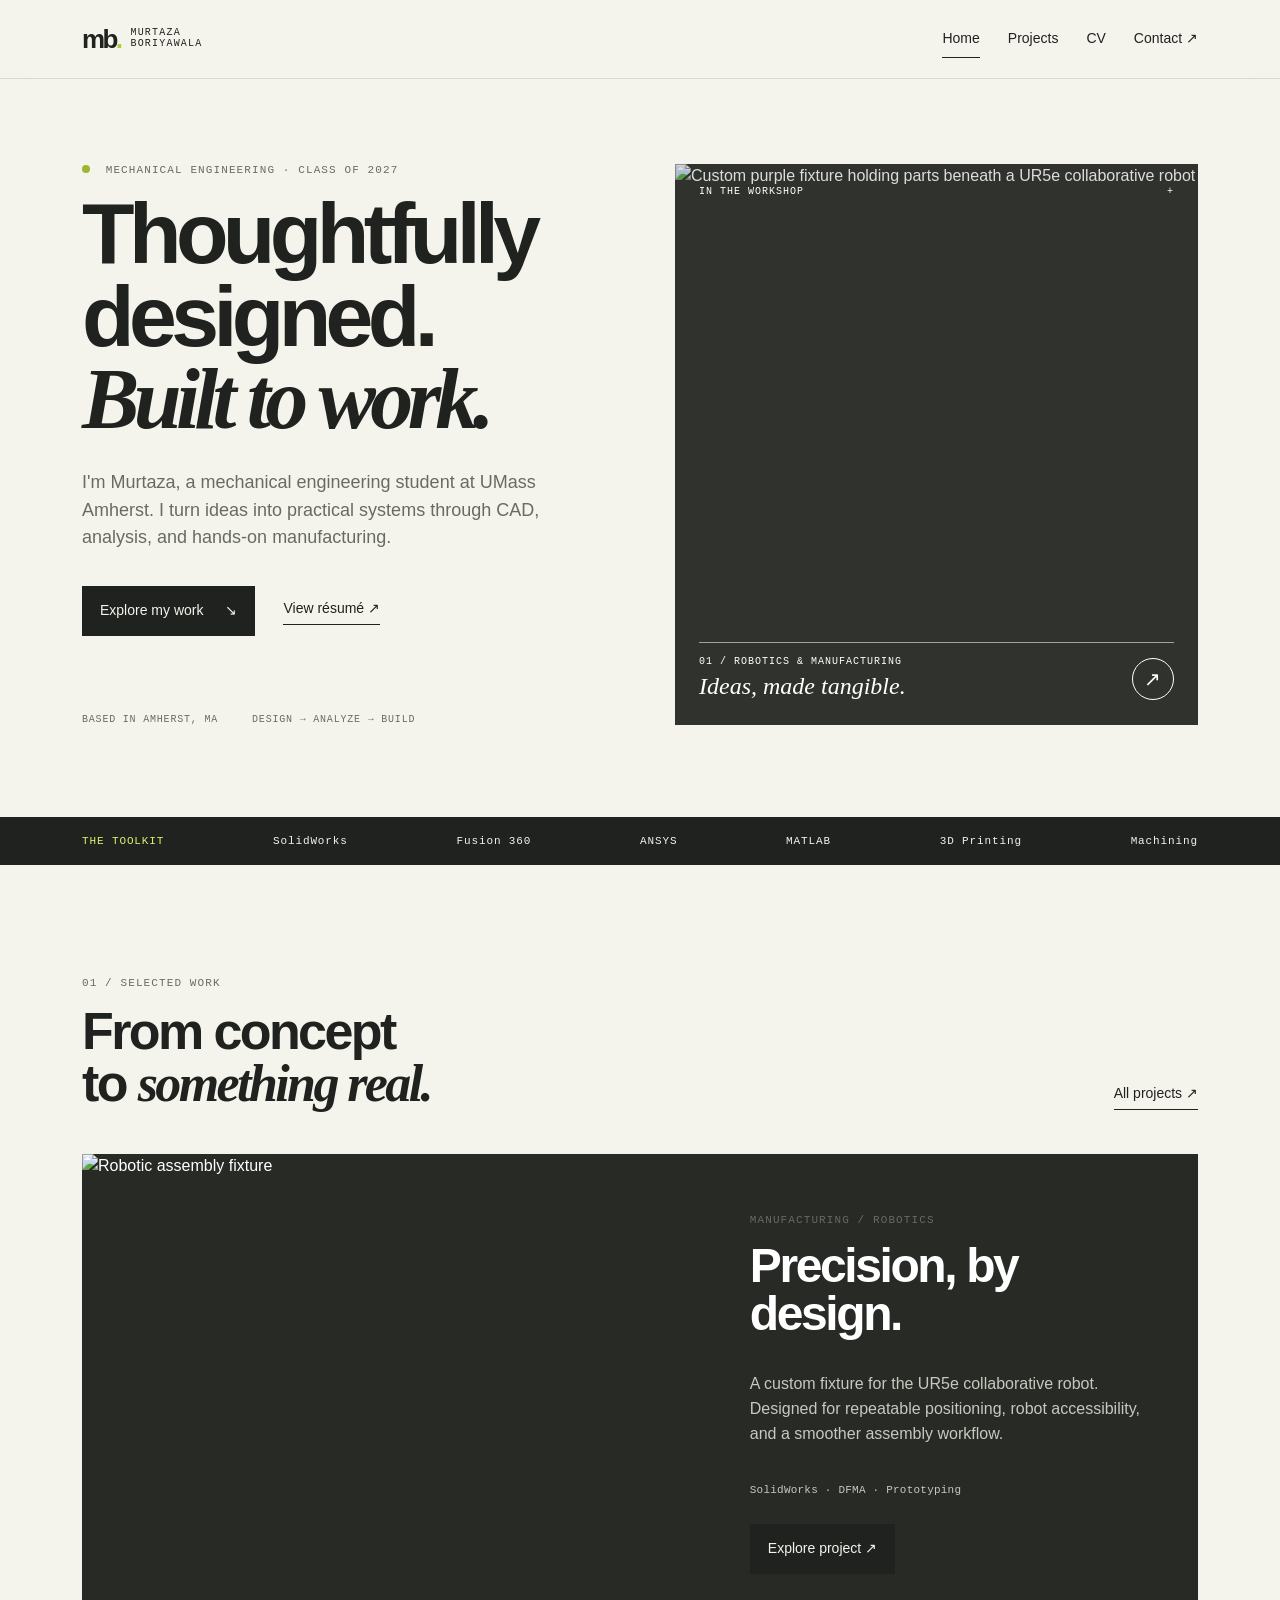
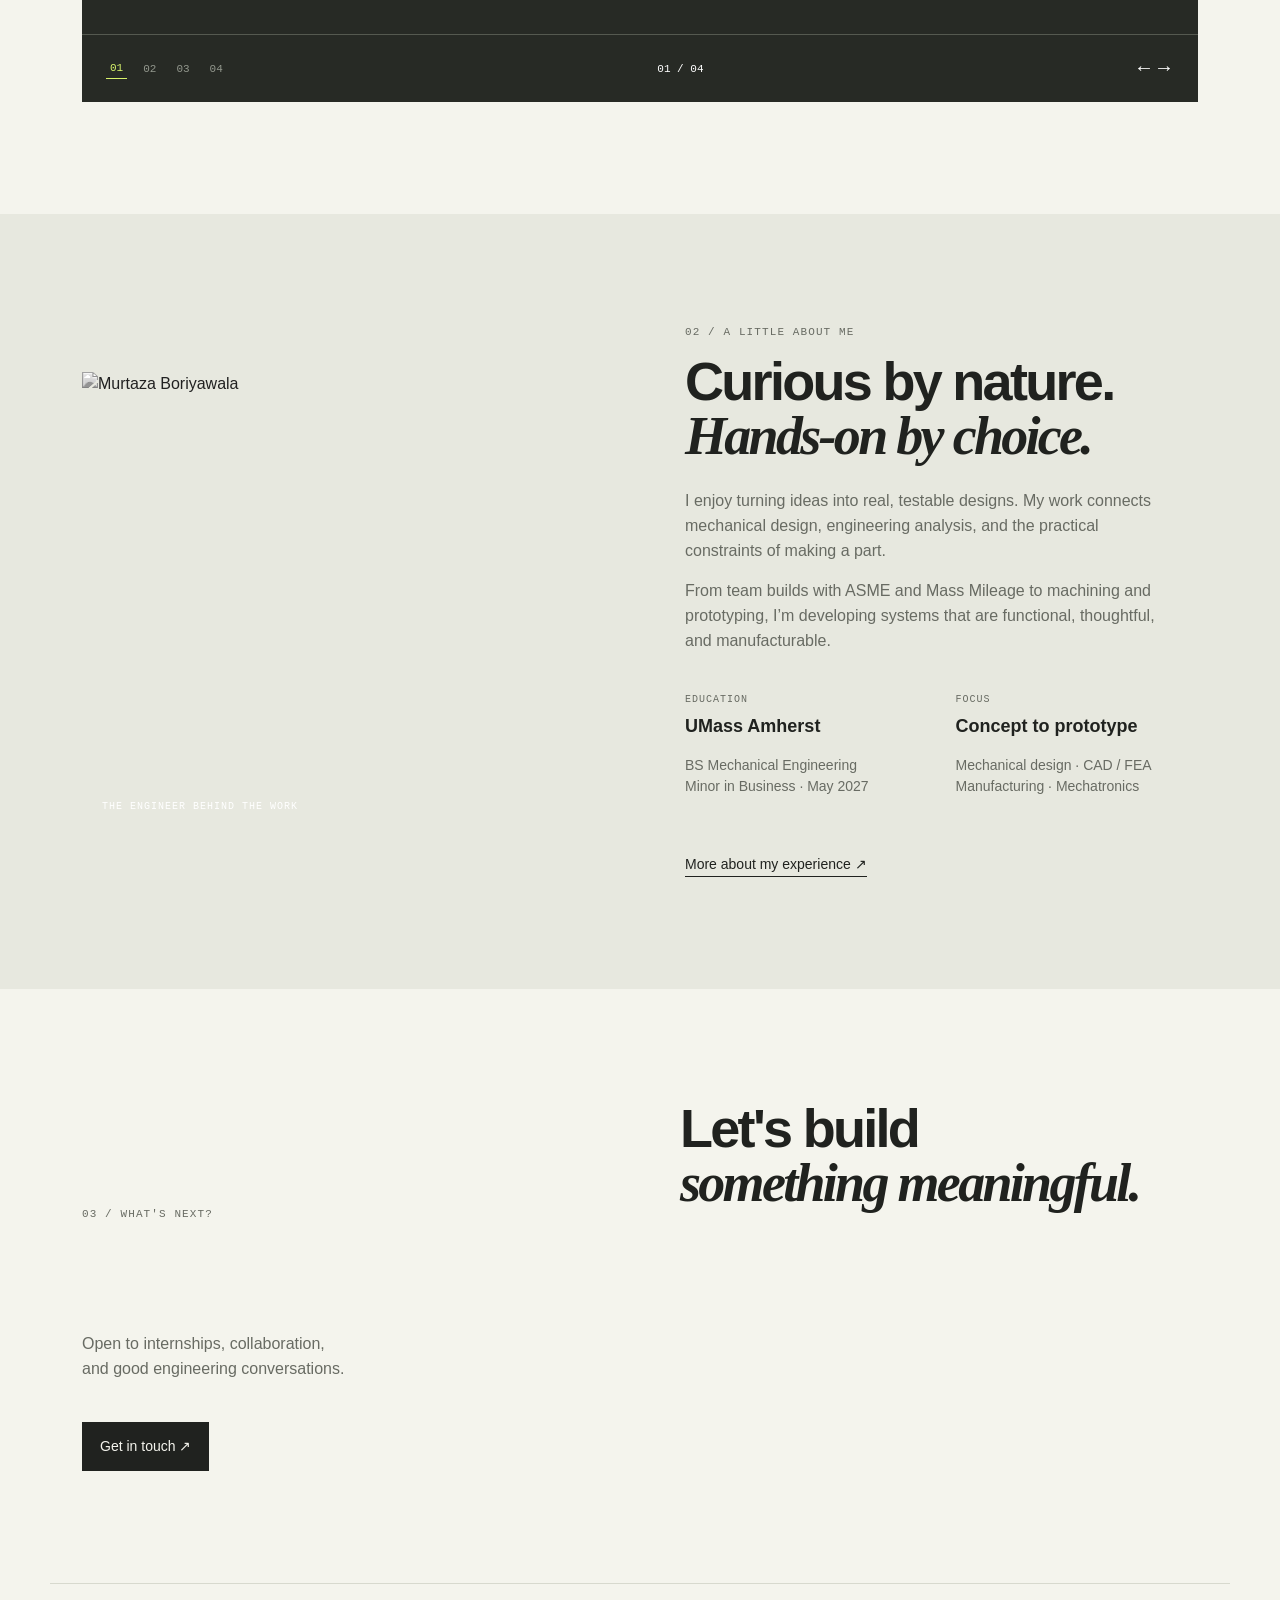
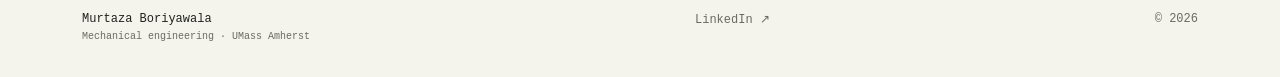
==== index.html @ b4f7399f "Redesign portfolio with animated project showcase" ====
<!doctype html><html lang="en"><head><meta charset="utf-8"><meta name="viewport" content="width=device-width,initial-scale=1"><meta name="description" content="Murtaza Boriyawala's mechanical engineering portfolio. Explore projects in robotics, CAD, structural analysis, and manufacturing."><meta name="theme-color" content="#f5f5ef"><title>Mechanical Engineering Portfolio | Murtaza Boriyawala</title><link rel="stylesheet" href="style.css"><script src="site.js" defer></script></head><body><a class="skip" href="#main">Skip to content</a><header class="site-header"><div class="navbar container"><a class="brand" href="index.html" aria-label="Murtaza Boriyawala home"><span class="monogram">mb<span>.</span></span><span class="brand-name">MURTAZA<br>BORIYAWALA</span></a><nav class="nav-links" aria-label="Main navigation"><a class="active" aria-current="page" href="index.html">Home</a><a  href="projects.html">Projects</a><a  href="cv.html">CV</a><a  href="contact.html">Contact ↗</a></nav></div></header><main id="main"><section class="container hero"><div class="hero-copy"><p class="eyebrow"><span class="status-dot"></span> MECHANICAL ENGINEERING · CLASS OF 2027</p><h1>Thoughtfully<br>designed.<br><span class="serif">Built to work.</span></h1><p class="hero-intro">I'm Murtaza, a mechanical engineering student at UMass Amherst. I turn ideas into practical systems through CAD, analysis, and hands-on manufacturing.</p><div class="hero-actions"><a class="button" href="#work">Explore my work <span>↘</span></a><a class="text-link" href="assets/cv.pdf" target="_blank" rel="noopener">View résumé ↗</a></div><div class="hero-note"><span>BASED IN AMHERST, MA</span><span>DESIGN → ANALYZE → BUILD</span></div></div><a class="hero-visual" href="projects/project-1.html" aria-label="Explore the robotic assembly fixture project"><img src="assets/projects/project1.jpg" alt="Custom purple fixture holding parts beneath a UR5e collaborative robot"><div class="visual-top"><span>IN THE WORKSHOP</span><span class="cross">+</span></div><div class="visual-bottom"><span>01 / ROBOTICS & MANUFACTURING<strong>Ideas, made tangible.</strong></span><span class="round-arrow">↗</span></div><span class="image-rule"></span></a></section><div class="skills-strip"><div class="container"><span>THE TOOLKIT</span><span>SolidWorks</span><span>Fusion 360</span><span>ANSYS</span><span>MATLAB</span><span>3D Printing</span><span>Machining</span></div></div><section class="container section" id="work"><div class="section-heading reveal"><div><p class="eyebrow">01 / SELECTED WORK</p><h2>From concept<br>to <span class="serif">something real.</span></h2></div><a class="text-link" href="projects.html">All projects ↗</a></div><div class="showcase reveal" role="region" aria-roledescription="carousel" aria-label="Featured engineering projects" tabindex="0"><div class="slides"><article class="slide"  role="group" aria-roledescription="slide" aria-label="1 of 4: Robotic assembly fixture"><div class="slide-image"><img src="assets/projects/project1.jpg" alt="Robotic assembly fixture" loading="lazy"></div><div class="slide-copy"><p class="eyebrow">Manufacturing / Robotics</p><h3>Precision, by design.</h3><p>A custom fixture for the UR5e collaborative robot. Designed for repeatable positioning, robot accessibility, and a smoother assembly workflow.</p><span class="tags">SolidWorks · DFMA · Prototyping</span><a class="button" href="projects/project-1.html">Explore project ↗</a></div></article><article class="slide" hidden role="group" aria-roledescription="slide" aria-label="2 of 4: Ultralight bicycle wrench"><div class="slide-image"><img src="assets/projects/project3.jpg" alt="Ultralight bicycle wrench" loading="lazy"></div><div class="slide-copy"><p class="eyebrow">Product design / FEA</p><h3>Less weight. More purpose.</h3><p>From stress calculations to the machine shop: a 27.7 g aluminum wrench with an integrated tire lever, built to withstand 250 in-lb of torque.</p><span class="tags">SolidWorks · ANSYS · Manual machining</span><a class="button" href="projects/project-3.html">Explore project ↗</a></div></article><article class="slide" hidden role="group" aria-roledescription="slide" aria-label="3 of 4: Obstacle-detecting car"><div class="slide-image"><img src="assets/projects/project2.jpg" alt="Obstacle-detecting car" loading="lazy"></div><div class="slide-copy"><p class="eyebrow">Mechatronics / Embedded systems</p><h3>Sense. Decide. Move.</h3><p>An Arduino-powered vehicle that translates ultrasonic sensor input into real-time obstacle avoidance, detecting objects up to three feet away.</p><span class="tags">Arduino · Circuit design · Testing</span><a class="button" href="projects/project-2.html">Explore project ↗</a></div></article><article class="slide" hidden role="group" aria-roledescription="slide" aria-label="4 of 4: Mass Mileage braking system"><div class="slide-image"><img src="assets/projects/project4.jpg" alt="Mass Mileage braking system" loading="lazy"></div><div class="slide-copy"><p class="eyebrow">Vehicle systems / Mechanical design</p><h3>Efficiency in every detail.</h3><p>A compact brake assembly for an ultra-efficient vehicle, integrating bicycle disc brake hardware with a custom pedal and hydraulic linkage.</p><span class="tags">CAD assembly · Packaging · DFMA</span><a class="button" href="projects/project-4.html">Explore project ↗</a></div></article></div><div class="slider-controls" hidden><div class="slide-dots"><button aria-label="Show Robotic assembly fixture" aria-pressed="true" data-slide="0">01</button><button aria-label="Show Ultralight bicycle wrench" aria-pressed="false" data-slide="1">02</button><button aria-label="Show Obstacle-detecting car" aria-pressed="false" data-slide="2">03</button><button aria-label="Show Mass Mileage braking system" aria-pressed="false" data-slide="3">04</button></div><span id="slide-status" aria-live="polite" aria-atomic="true">01 / 04</span><div><button class="arrow-button" data-direction="-1" aria-label="Previous project">←</button><button class="arrow-button" data-direction="1" aria-label="Next project">→</button></div></div></div><noscript><p><a href="projects.html">Browse all four projects →</a></p></noscript></section><section class="about-section" id="about"><div class="container about-grid section"><div class="portrait reveal"><img src="assets/profile.jpg" alt="Murtaza Boriyawala" loading="lazy"><span>THE ENGINEER BEHIND THE WORK</span></div><div class="reveal"><p class="eyebrow">02 / A LITTLE ABOUT ME</p><h2>Curious by nature.<br><span class="serif">Hands-on by choice.</span></h2><p>I enjoy turning ideas into real, testable designs. My work connects mechanical design, engineering analysis, and the practical constraints of making a part.</p><p>From team builds with ASME and Mass Mileage to machining and prototyping, I’m developing systems that are functional, thoughtful, and manufacturable.</p><div class="about-details"><div><span>EDUCATION</span><strong>UMass Amherst</strong><p>BS Mechanical Engineering<br>Minor in Business · May 2027</p></div><div><span>FOCUS</span><strong>Concept to prototype</strong><p>Mechanical design · CAD / FEA<br>Manufacturing · Mechatronics</p></div></div><a class="text-link" href="cv.html">More about my experience ↗</a></div></div></section><section class="container section contact-banner reveal"><p class="eyebrow">03 / WHAT'S NEXT?</p><h2>Let's build<br><span class="serif">something meaningful.</span></h2><div><p>Open to internships, collaboration,<br>and good engineering conversations.</p><a class="button" href="contact.html">Get in touch ↗</a></div></section></main><footer class="container footer"><a href="index.html">Murtaza Boriyawala<span>Mechanical engineering · UMass Amherst</span></a><a href="https://www.linkedin.com/in/murtazaboriyawala" target="_blank" rel="noopener">LinkedIn ↗</a><span>© 2026</span></footer></body></html>
---- style.css ----
:root{--ink:#20221f;--muted:#686b63;--paper:#f4f4ed;--lime:#d8f36b;--line:#d7d9ce;--max:1180px}*{box-sizing:border-box}html{scroll-behavior:smooth}body{margin:0;background:var(--paper);color:var(--ink);font:16px/1.55 Arial,sans-serif}a{color:inherit;text-decoration:none}.container{max-width:var(--max);margin:0 auto;padding:0 32px}.skip{position:absolute;left:-999px}.skip:focus{left:16px;top:12px;background:var(--lime);padding:8px;z-index:99}.site-header{position:sticky;top:0;z-index:10;background:rgba(244,244,237,.92);backdrop-filter:blur(12px);border-bottom:1px solid var(--line)}.navbar{height:78px;display:flex;align-items:center;justify-content:space-between}.brand{display:flex;align-items:center;gap:10px;font-weight:700}.monogram{font-size:26px;letter-spacing:-.1em}.monogram span{color:#b0c937}.brand-name{font:500 10px/1.05 monospace;letter-spacing:.12em}.nav-links{display:flex;gap:28px;align-items:center;font-size:14px}.nav-links a{padding:8px 0;border-bottom:1px solid transparent}.nav-links a:hover,.nav-links .active{border-color:var(--ink)}.eyebrow{font:500 11px monospace;letter-spacing:.1em;text-transform:uppercase;color:var(--muted);margin:0 0 16px}.status-dot{display:inline-block;width:8px;height:8px;border-radius:50%;background:#9bb72d;margin-right:8px}.hero{display:grid;grid-template-columns:1fr 1fr;gap:70px;padding-top:85px;padding-bottom:92px}.hero h1,h1{font-size:clamp(48px,7vw,86px);line-height:.96;letter-spacing:-.065em;margin:0 0 28px}.serif{font-family:Georgia,serif;font-style:italic}.hero-intro{max-width:510px;color:var(--muted);font-size:18px}.hero-actions{display:flex;align-items:center;gap:28px;margin-top:34px}.button{display:inline-flex;align-items:center;gap:22px;background:var(--ink);color:var(--paper);padding:14px 18px;font-size:14px;transition:transform .2s,background .2s}.button:hover{background:#4d5526;transform:translateY(-3px)}.text-link{font-size:14px;border-bottom:1px solid var(--ink);padding-bottom:4px}.hero-note{display:flex;gap:34px;margin-top:78px;font:10px monospace;letter-spacing:.08em;color:var(--muted)}.hero-visual{position:relative;min-height:545px;background:#30332d;overflow:hidden;color:white}.hero-visual img{width:100%;height:100%;object-fit:cover;opacity:.83;transition:transform .8s}.hero-visual:hover img{transform:scale(1.04)}.visual-top,.visual-bottom{position:absolute;left:24px;right:24px;display:flex;justify-content:space-between;font:10px monospace;letter-spacing:.1em}.visual-top{top:22px}.visual-bottom{bottom:25px;align-items:end}.visual-bottom strong{display:block;font:italic 24px Georgia;letter-spacing:0;text-transform:none;margin-top:6px}.round-arrow{width:42px;height:42px;border:1px solid white;border-radius:50%;display:grid;place-items:center;font-size:20px}.image-rule{position:absolute;left:24px;right:24px;bottom:82px;border-top:1px solid rgba(255,255,255,.55)}.skills-strip{background:var(--ink);color:var(--paper);font:11px monospace;letter-spacing:.08em}.skills-strip .container{display:flex;justify-content:space-between;gap:22px;padding-top:18px;padding-bottom:18px}.skills-strip span:first-child{color:var(--lime)}.section{padding-top:112px;padding-bottom:112px}.section-heading{display:flex;justify-content:space-between;align-items:end;margin-bottom:44px}.section-heading h2{font-size:52px;line-height:1;letter-spacing:-.05em;margin:0}.showcase{background:#272a25;color:white}.slide{display:grid;grid-template-columns:1.1fr .9fr;min-height:480px}.slide[hidden]{display:none}.slide-image{overflow:hidden}.slide-image img{width:100%;height:100%;object-fit:cover;display:block}.slide-copy{padding:60px 54px;display:flex;flex-direction:column;align-items:flex-start}.slide-copy h3{font-size:48px;line-height:1;letter-spacing:-.05em;margin:0 0 18px}.slide-copy p:not(.eyebrow){color:#c7c9c0;max-width:400px}.tags{font:11px monospace;color:var(--muted);letter-spacing:.02em;margin:22px 0 28px}.slide-copy .tags{color:#c7c9c0}.slider-controls{display:flex;justify-content:space-between;align-items:center;padding:18px 24px;border-top:1px solid #555950;font:11px monospace}.slide-dots{display:flex;gap:12px}.slide-dots button,.arrow-button{border:0;background:transparent;color:#92978d;font:inherit;padding:4px;cursor:pointer}.slide-dots button[aria-pressed=true]{color:var(--lime);border-bottom:1px solid var(--lime)}.arrow-button{font-size:20px;color:white}.about-section{background:#e7e8df}.about-grid{display:grid;grid-template-columns:1fr 1fr;gap:90px;align-items:center}.portrait{position:relative}.portrait img{width:100%;height:460px;object-fit:cover;filter:grayscale(1);display:block}.portrait span{position:absolute;bottom:20px;left:20px;color:white;font:10px monospace;letter-spacing:.1em}.about-grid h2,.contact-banner h2{font-size:54px;line-height:1;letter-spacing:-.05em;margin:0 0 26px}.about-grid>div:last-child>p:not(.eyebrow),.contact-banner p{color:var(--muted);max-width:490px}.about-details{display:grid;grid-template-columns:1fr 1fr;gap:28px;margin:40px 0}.about-details span{display:block;font:10px monospace;color:var(--muted);letter-spacing:.1em;margin-bottom:8px}.about-details strong{font-size:18px}.about-details p{color:var(--muted);font-size:14px}.contact-banner{display:grid;grid-template-columns:1fr 1fr;gap:80px;align-items:end}.contact-banner .button{margin-top:24px}.footer{display:flex;justify-content:space-between;gap:20px;padding-top:28px;padding-bottom:28px;border-top:1px solid var(--line);font:12px monospace;color:var(--muted)}.footer a:first-child{color:var(--ink)}.footer a span{display:block;color:var(--muted);font-size:10px;margin-top:5px}.projects-grid{display:grid;grid-template-columns:repeat(2,1fr);gap:22px}.project-card{background:#fff;display:block;transition:transform .25s,box-shadow .25s}.project-card:hover{transform:translateY(-6px);box-shadow:0 18px 38px rgba(32,34,31,.12)}.card-image{height:300px;position:relative;overflow:hidden;background:#ddd}.card-image img{width:100%;height:100%;object-fit:cover;transition:transform .5s}.project-card:hover .card-image img{transform:scale(1.05)}.project-number{position:absolute;top:18px;left:18px;color:white;font:12px monospace}.card-arrow{position:absolute;right:18px;top:14px;background:var(--lime);width:40px;height:40px;border-radius:50%;display:grid;place-items:center;font-size:20px}.project-body{padding:26px 28px 30px}.project-body h3{font-size:30px;letter-spacing:-.04em;line-height:1.05;margin:0 0 10px}.project-body p{color:var(--muted);margin:0}.project-body .tags{display:block}.intro-small{max-width:340px;color:var(--muted)}.case-study{padding-top:55px}.case-study>section:first-child{background:#272a25!important;color:white;border:0!important;padding:50px!important}.case-study>section:first-child .small{color:#c7c9c0}.case-study h1{font-size:58px}.case-study .project{border:0;border-radius:0}.case-study .project-body{background:#fff}.case-columns{margin-top:22px!important;display:grid!important;grid-template-columns:1.2fr .8fr!important;gap:22px!important}.case-columns>div{border:0!important;border-radius:0!important;padding:28px!important}.contact-grid{display:grid;grid-template-columns:repeat(2,1fr);gap:14px;margin-top:55px}.contact-card{background:#fff;padding:28px;min-height:180px;transition:transform .2s}.contact-card:hover{transform:translateY(-4px)}.contact-card h2{font-size:28px;margin:30px 0 36px}.experience{margin-top:80px;display:grid;gap:0}.experience>div{padding:30px 0;border-top:1px solid var(--line);display:grid;grid-template-columns:1fr 1.5fr;gap:30px}.experience h2{margin:0;font-size:26px}.experience p{color:var(--muted)}.reveal{animation:rise .7s both}@keyframes rise{from{opacity:0;transform:translateY(18px)}to{opacity:1;transform:none}}@media(max-width:800px){.container{padding-left:20px;padding-right:20px}.navbar{height:auto;min-height:72px;align-items:flex-start;padding-top:16px;padding-bottom:16px}.nav-links{gap:14px;font-size:12px}.brand-name{display:none}.hero,.slide,.about-grid,.contact-banner{grid-template-columns:1fr;gap:35px}.hero{padding-top:55px}.hero-visual{min-height:380px}.hero-note{margin-top:45px;flex-wrap:wrap}.skills-strip .container{overflow:auto;justify-content:flex-start;white-space:nowrap}.section{padding-top:75px;padding-bottom:75px}.section-heading{align-items:flex-start;gap:25px;flex-direction:column}.section-heading h2,.about-grid h2,.contact-banner h2{font-size:42px}.slide-copy{padding:35px 26px}.slide-copy h3{font-size:38px}.projects-grid,.contact-grid{grid-template-columns:1fr}.card-image{height:240px}.case-study h1{font-size:43px}.case-columns{grid-template-columns:1fr!important}.experience>div{grid-template-columns:1fr;gap:8px}.footer{flex-wrap:wrap}}
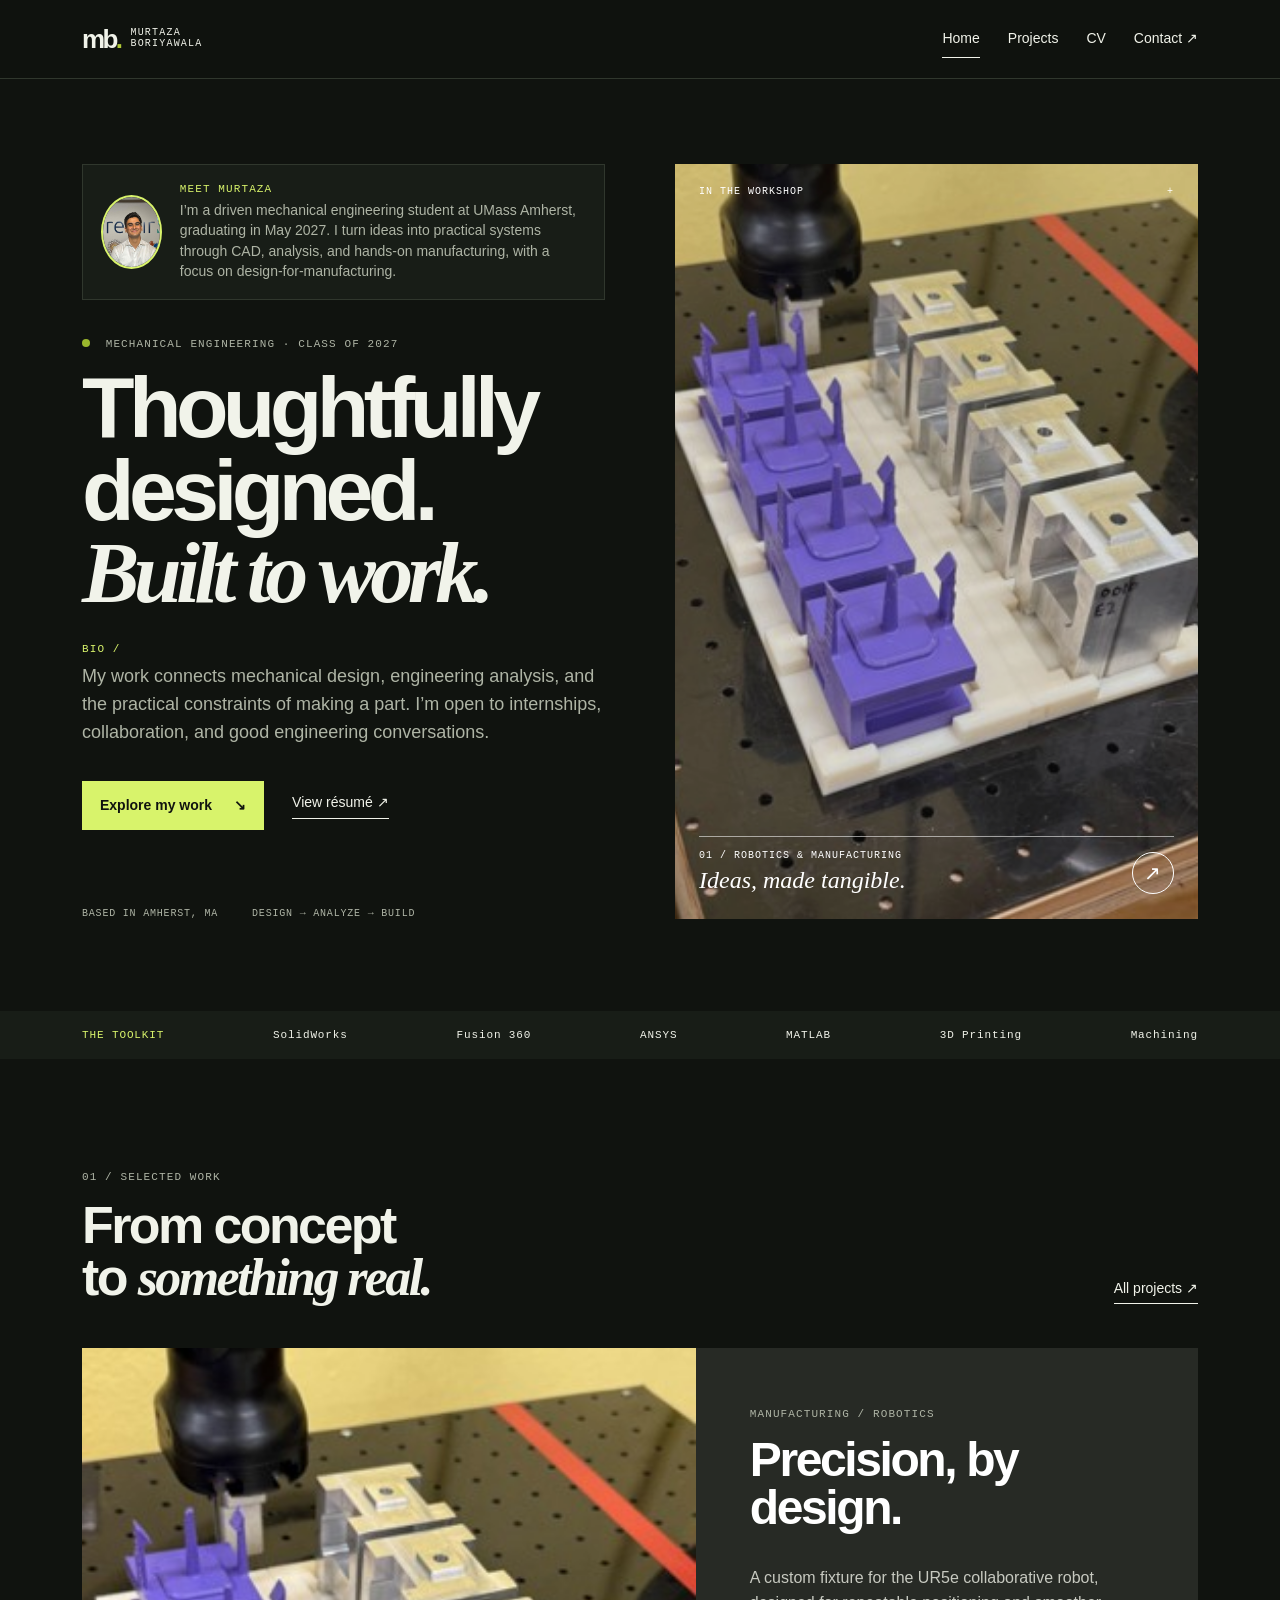
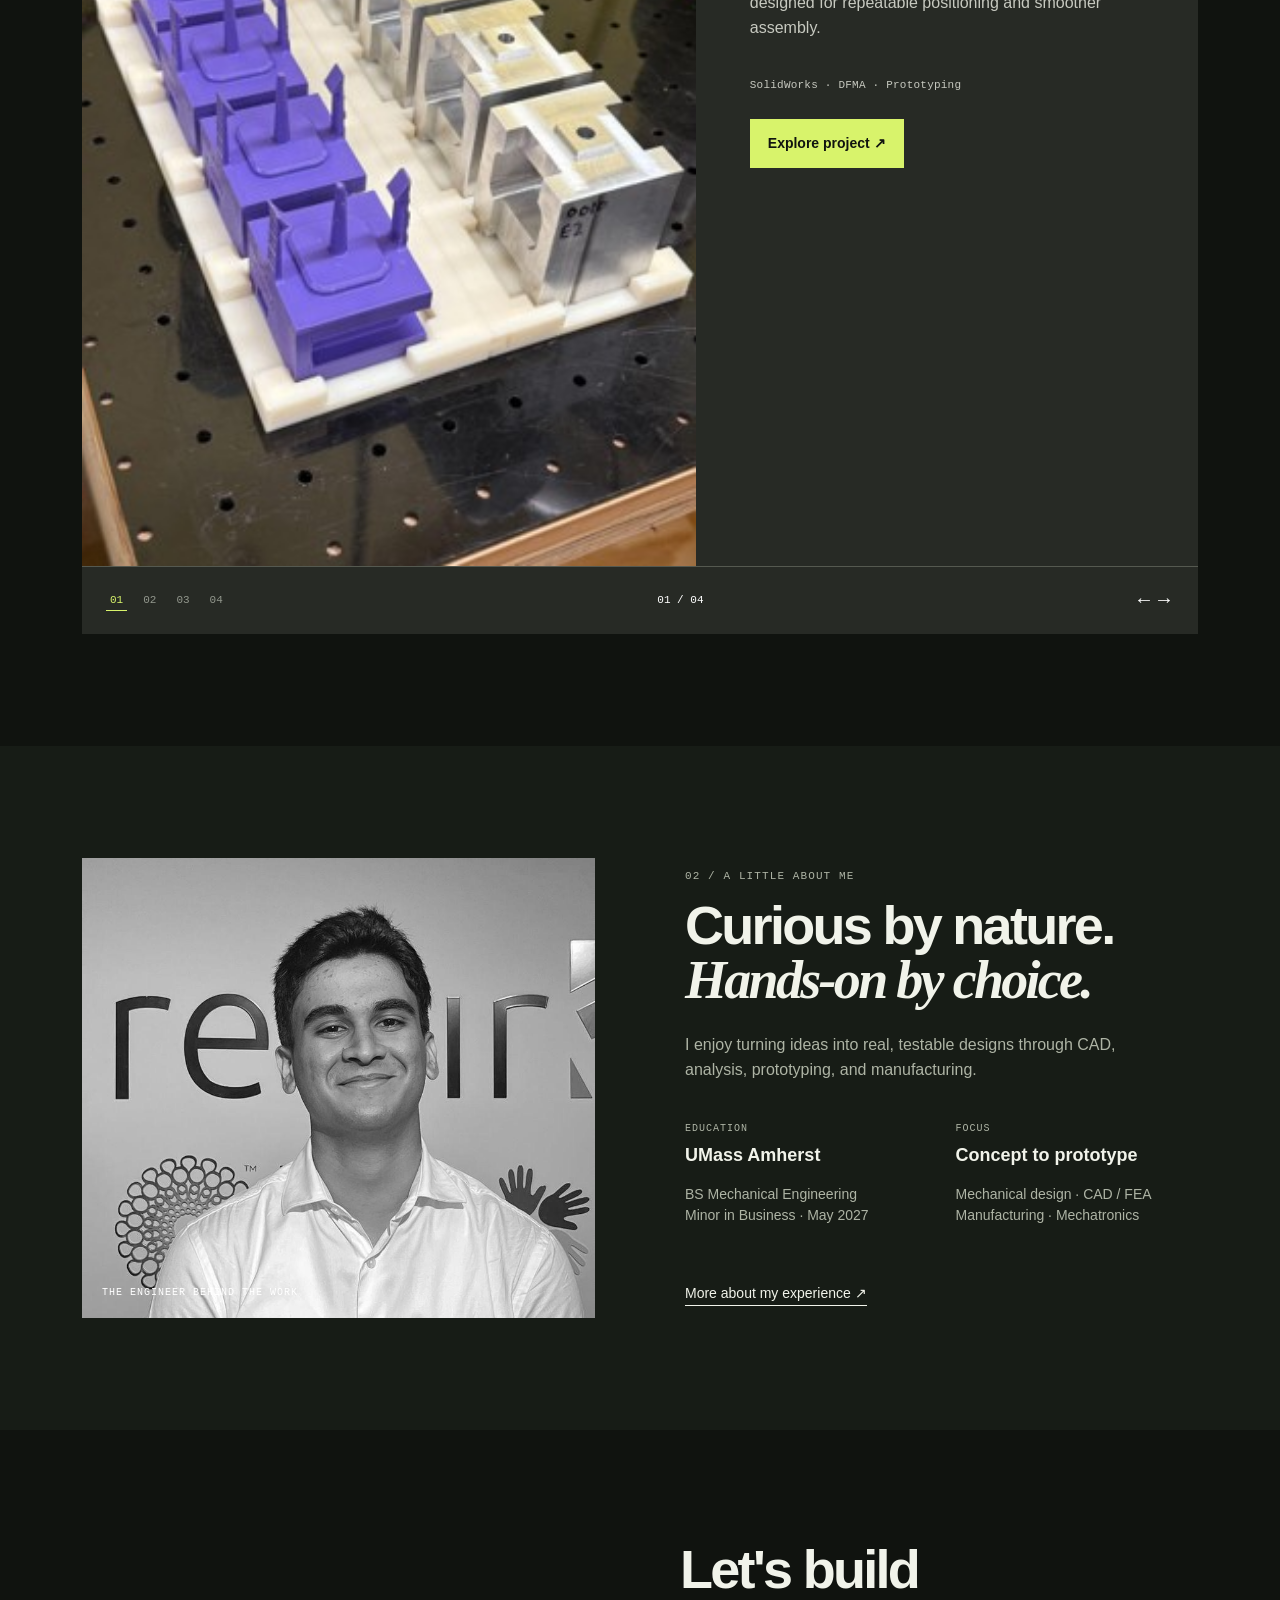
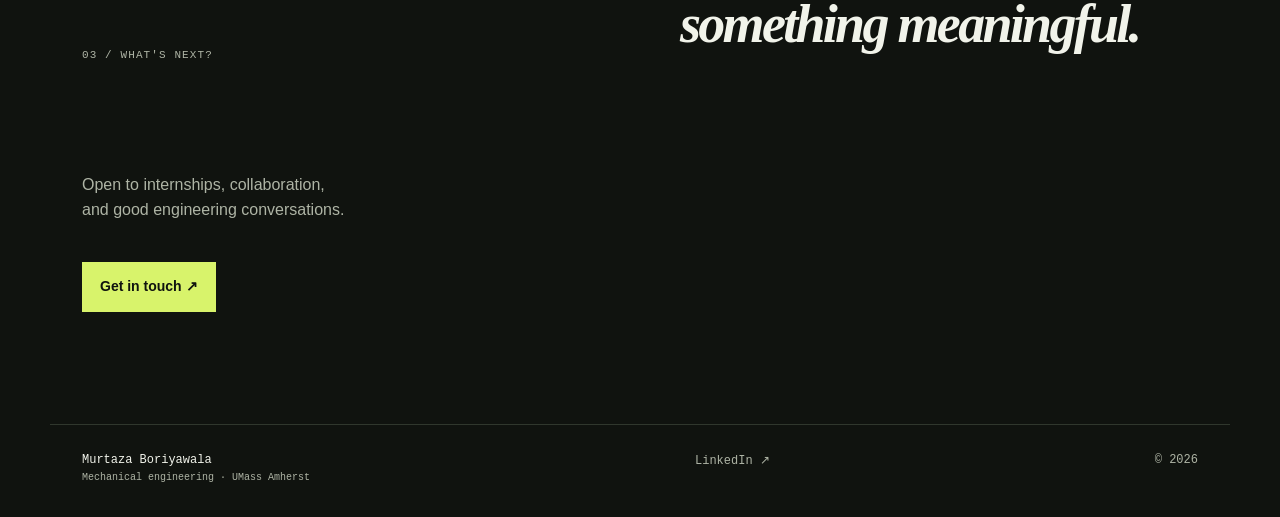
==== commit 5871a27c: "Put portrait and bio at top with enforced dark theme" ====
--- a/index.html
+++ b/index.html
@@ -1 +1,10 @@
-<!doctype html><html lang="en"><head><meta charset="utf-8"><meta name="viewport" content="width=device-width,initial-scale=1"><meta name="description" content="Murtaza Boriyawala's mechanical engineering portfolio. Explore projects in robotics, CAD, structural analysis, and manufacturing."><meta name="theme-color" content="#f5f5ef"><title>Mechanical Engineering Portfolio | Murtaza Boriyawala</title><link rel="stylesheet" href="style.css"><script src="site.js" defer></script></head><body><a class="skip" href="#main">Skip to content</a><header class="site-header"><div class="navbar container"><a class="brand" href="index.html" aria-label="Murtaza Boriyawala home"><span class="monogram">mb<span>.</span></span><span class="brand-name">MURTAZA<br>BORIYAWALA</span></a><nav class="nav-links" aria-label="Main navigation"><a class="active" aria-current="page" href="index.html">Home</a><a  href="projects.html">Projects</a><a  href="cv.html">CV</a><a  href="contact.html">Contact ↗</a></nav></div></header><main id="main"><section class="container hero"><div class="hero-copy"><p class="eyebrow"><span class="status-dot"></span> MECHANICAL ENGINEERING · CLASS OF 2027</p><h1>Thoughtfully<br>designed.<br><span class="serif">Built to work.</span></h1><p class="hero-intro">I'm Murtaza, a mechanical engineering student at UMass Amherst. I turn ideas into practical systems through CAD, analysis, and hands-on manufacturing.</p><div class="hero-actions"><a class="button" href="#work">Explore my work <span>↘</span></a><a class="text-link" href="assets/cv.pdf" target="_blank" rel="noopener">View résumé ↗</a></div><div class="hero-note"><span>BASED IN AMHERST, MA</span><span>DESIGN → ANALYZE → BUILD</span></div></div><a class="hero-visual" href="projects/project-1.html" aria-label="Explore the robotic assembly fixture project"><img src="assets/projects/project1.jpg" alt="Custom purple fixture holding parts beneath a UR5e collaborative robot"><div class="visual-top"><span>IN THE WORKSHOP</span><span class="cross">+</span></div><div class="visual-bottom"><span>01 / ROBOTICS & MANUFACTURING<strong>Ideas, made tangible.</strong></span><span class="round-arrow">↗</span></div><span class="image-rule"></span></a></section><div class="skills-strip"><div class="container"><span>THE TOOLKIT</span><span>SolidWorks</span><span>Fusion 360</span><span>ANSYS</span><span>MATLAB</span><span>3D Printing</span><span>Machining</span></div></div><section class="container section" id="work"><div class="section-heading reveal"><div><p class="eyebrow">01 / SELECTED WORK</p><h2>From concept<br>to <span class="serif">something real.</span></h2></div><a class="text-link" href="projects.html">All projects ↗</a></div><div class="showcase reveal" role="region" aria-roledescription="carousel" aria-label="Featured engineering projects" tabindex="0"><div class="slides"><article class="slide"  role="group" aria-roledescription="slide" aria-label="1 of 4: Robotic assembly fixture"><div class="slide-image"><img src="assets/projects/project1.jpg" alt="Robotic assembly fixture" loading="lazy"></div><div class="slide-copy"><p class="eyebrow">Manufacturing / Robotics</p><h3>Precision, by design.</h3><p>A custom fixture for the UR5e collaborative robot. Designed for repeatable positioning, robot accessibility, and a smoother assembly workflow.</p><span class="tags">SolidWorks · DFMA · Prototyping</span><a class="button" href="projects/project-1.html">Explore project ↗</a></div></article><article class="slide" hidden role="group" aria-roledescription="slide" aria-label="2 of 4: Ultralight bicycle wrench"><div class="slide-image"><img src="assets/projects/project3.jpg" alt="Ultralight bicycle wrench" loading="lazy"></div><div class="slide-copy"><p class="eyebrow">Product design / FEA</p><h3>Less weight. More purpose.</h3><p>From stress calculations to the machine shop: a 27.7 g aluminum wrench with an integrated tire lever, built to withstand 250 in-lb of torque.</p><span class="tags">SolidWorks · ANSYS · Manual machining</span><a class="button" href="projects/project-3.html">Explore project ↗</a></div></article><article class="slide" hidden role="group" aria-roledescription="slide" aria-label="3 of 4: Obstacle-detecting car"><div class="slide-image"><img src="assets/projects/project2.jpg" alt="Obstacle-detecting car" loading="lazy"></div><div class="slide-copy"><p class="eyebrow">Mechatronics / Embedded systems</p><h3>Sense. Decide. Move.</h3><p>An Arduino-powered vehicle that translates ultrasonic sensor input into real-time obstacle avoidance, detecting objects up to three feet away.</p><span class="tags">Arduino · Circuit design · Testing</span><a class="button" href="projects/project-2.html">Explore project ↗</a></div></article><article class="slide" hidden role="group" aria-roledescription="slide" aria-label="4 of 4: Mass Mileage braking system"><div class="slide-image"><img src="assets/projects/project4.jpg" alt="Mass Mileage braking system" loading="lazy"></div><div class="slide-copy"><p class="eyebrow">Vehicle systems / Mechanical design</p><h3>Efficiency in every detail.</h3><p>A compact brake assembly for an ultra-efficient vehicle, integrating bicycle disc brake hardware with a custom pedal and hydraulic linkage.</p><span class="tags">CAD assembly · Packaging · DFMA</span><a class="button" href="projects/project-4.html">Explore project ↗</a></div></article></div><div class="slider-controls" hidden><div class="slide-dots"><button aria-label="Show Robotic assembly fixture" aria-pressed="true" data-slide="0">01</button><button aria-label="Show Ultralight bicycle wrench" aria-pressed="false" data-slide="1">02</button><button aria-label="Show Obstacle-detecting car" aria-pressed="false" data-slide="2">03</button><button aria-label="Show Mass Mileage braking system" aria-pressed="false" data-slide="3">04</button></div><span id="slide-status" aria-live="polite" aria-atomic="true">01 / 04</span><div><button class="arrow-button" data-direction="-1" aria-label="Previous project">←</button><button class="arrow-button" data-direction="1" aria-label="Next project">→</button></div></div></div><noscript><p><a href="projects.html">Browse all four projects →</a></p></noscript></section><section class="about-section" id="about"><div class="container about-grid section"><div class="portrait reveal"><img src="assets/profile.jpg" alt="Murtaza Boriyawala" loading="lazy"><span>THE ENGINEER BEHIND THE WORK</span></div><div class="reveal"><p class="eyebrow">02 / A LITTLE ABOUT ME</p><h2>Curious by nature.<br><span class="serif">Hands-on by choice.</span></h2><p>I enjoy turning ideas into real, testable designs. My work connects mechanical design, engineering analysis, and the practical constraints of making a part.</p><p>From team builds with ASME and Mass Mileage to machining and prototyping, I’m developing systems that are functional, thoughtful, and manufacturable.</p><div class="about-details"><div><span>EDUCATION</span><strong>UMass Amherst</strong><p>BS Mechanical Engineering<br>Minor in Business · May 2027</p></div><div><span>FOCUS</span><strong>Concept to prototype</strong><p>Mechanical design · CAD / FEA<br>Manufacturing · Mechatronics</p></div></div><a class="text-link" href="cv.html">More about my experience ↗</a></div></div></section><section class="container section contact-banner reveal"><p class="eyebrow">03 / WHAT'S NEXT?</p><h2>Let's build<br><span class="serif">something meaningful.</span></h2><div><p>Open to internships, collaboration,<br>and good engineering conversations.</p><a class="button" href="contact.html">Get in touch ↗</a></div></section></main><footer class="container footer"><a href="index.html">Murtaza Boriyawala<span>Mechanical engineering · UMass Amherst</span></a><a href="https://www.linkedin.com/in/murtazaboriyawala" target="_blank" rel="noopener">LinkedIn ↗</a><span>© 2026</span></footer></body></html>+<!doctype html>
+<html lang="en">
+<head><meta charset="utf-8"><meta name="viewport" content="width=device-width,initial-scale=1"><meta name="description" content="Murtaza Boriyawala's mechanical engineering portfolio."><title>Mechanical Engineering Portfolio | Murtaza Boriyawala</title><link rel="stylesheet" href="style.css"><script src="site.js" defer></script></head>
+<body><a class="skip" href="#main">Skip to content</a><header class="site-header"><div class="navbar container"><a class="brand" href="index.html" aria-label="Murtaza Boriyawala home"><span class="monogram">mb<span>.</span></span><span class="brand-name">MURTAZA<br>BORIYAWALA</span></a><nav class="nav-links" aria-label="Main navigation"><a class="active" aria-current="page" href="index.html">Home</a><a href="projects.html">Projects</a><a href="cv.html">CV</a><a href="contact.html">Contact ↗</a></nav></div></header>
+<main id="main"><section class="container hero"><div class="hero-copy"><div class="bio-top"><img src="assets/profile.jpg" alt="Portrait of Murtaza Boriyawala"><div><p class="eyebrow">MEET MURTAZA</p><p class="bio-text">I’m a driven mechanical engineering student at UMass Amherst, graduating in May 2027. I turn ideas into practical systems through CAD, analysis, and hands-on manufacturing, with a focus on design-for-manufacturing.</p></div></div><p class="eyebrow"><span class="status-dot"></span> MECHANICAL ENGINEERING · CLASS OF 2027</p><h1>Thoughtfully<br>designed.<br><span class="serif">Built to work.</span></h1><p class="hero-intro">My work connects mechanical design, engineering analysis, and the practical constraints of making a part. I’m open to internships, collaboration, and good engineering conversations.</p><div class="hero-actions"><a class="button" href="#work">Explore my work <span>↘</span></a><a class="text-link" href="assets/cv.pdf" target="_blank" rel="noopener">View résumé ↗</a></div><div class="hero-note"><span>BASED IN AMHERST, MA</span><span>DESIGN → ANALYZE → BUILD</span></div></div><a class="hero-visual" href="projects/project-1.html" aria-label="Explore the robotic assembly fixture project"><img src="assets/projects/project1.jpg" alt="Custom purple fixture beneath a UR5e collaborative robot"><div class="visual-top"><span>IN THE WORKSHOP</span><span class="cross">+</span></div><div class="visual-bottom"><span>01 / ROBOTICS & MANUFACTURING<strong>Ideas, made tangible.</strong></span><span class="round-arrow">↗</span></div><span class="image-rule"></span></a></section>
+<div class="skills-strip"><div class="container"><span>THE TOOLKIT</span><span>SolidWorks</span><span>Fusion 360</span><span>ANSYS</span><span>MATLAB</span><span>3D Printing</span><span>Machining</span></div></div>
+<section class="container section" id="work"><div class="section-heading"><div><p class="eyebrow">01 / SELECTED WORK</p><h2>From concept<br>to <span class="serif">something real.</span></h2></div><a class="text-link" href="projects.html">All projects ↗</a></div><div class="showcase" role="region" aria-roledescription="carousel" aria-label="Featured engineering projects" tabindex="0"><div class="slides"><article class="slide"><div class="slide-image"><img src="assets/projects/project1.jpg" alt="Robotic assembly fixture"></div><div class="slide-copy"><p class="eyebrow">Manufacturing / Robotics</p><h3>Precision, by design.</h3><p>A custom fixture for the UR5e collaborative robot, designed for repeatable positioning and smoother assembly.</p><span class="tags">SolidWorks · DFMA · Prototyping</span><a class="button" href="projects/project-1.html">Explore project ↗</a></div></article><article class="slide" hidden><div class="slide-image"><img src="assets/projects/project3.jpg" alt="Ultralight bicycle wrench"></div><div class="slide-copy"><p class="eyebrow">Product design / FEA</p><h3>Less weight. More purpose.</h3><p>A 27.7 g aluminum wrench with an integrated tire lever, built to withstand 250 in-lb of torque.</p><span class="tags">SolidWorks · ANSYS · Manual machining</span><a class="button" href="projects/project-3.html">Explore project ↗</a></div></article><article class="slide" hidden><div class="slide-image"><img src="assets/projects/project2.jpg" alt="Obstacle-detecting car"></div><div class="slide-copy"><p class="eyebrow">Mechatronics / Embedded systems</p><h3>Sense. Decide. Move.</h3><p>An Arduino-powered vehicle that translates ultrasonic input into real-time obstacle avoidance.</p><span class="tags">Arduino · Circuit design · Testing</span><a class="button" href="projects/project-2.html">Explore project ↗</a></div></article><article class="slide" hidden><div class="slide-image"><img src="assets/projects/project4.jpg" alt="Mass Mileage braking system"></div><div class="slide-copy"><p class="eyebrow">Vehicle systems / Mechanical design</p><h3>Efficiency in every detail.</h3><p>A compact brake assembly integrating bicycle disc hardware with a custom pedal and hydraulic linkage.</p><span class="tags">CAD assembly · Packaging · DFMA</span><a class="button" href="projects/project-4.html">Explore project ↗</a></div></article></div><div class="slider-controls" hidden><div class="slide-dots"><button aria-label="Show fixture" aria-pressed="true" data-slide="0">01</button><button aria-label="Show wrench" aria-pressed="false" data-slide="1">02</button><button aria-label="Show car" aria-pressed="false" data-slide="2">03</button><button aria-label="Show brakes" aria-pressed="false" data-slide="3">04</button></div><span id="slide-status" aria-live="polite">01 / 04</span><div><button class="arrow-button" data-direction="-1" aria-label="Previous project">←</button><button class="arrow-button" data-direction="1" aria-label="Next project">→</button></div></div></div></section>
+<section class="about-section" id="about"><div class="container about-grid section"><div class="portrait"><img src="assets/profile.jpg" alt="Murtaza Boriyawala"><span>THE ENGINEER BEHIND THE WORK</span></div><div><p class="eyebrow">02 / A LITTLE ABOUT ME</p><h2>Curious by nature.<br><span class="serif">Hands-on by choice.</span></h2><p>I enjoy turning ideas into real, testable designs through CAD, analysis, prototyping, and manufacturing.</p><div class="about-details"><div><span>EDUCATION</span><strong>UMass Amherst</strong><p>BS Mechanical Engineering<br>Minor in Business · May 2027</p></div><div><span>FOCUS</span><strong>Concept to prototype</strong><p>Mechanical design · CAD / FEA<br>Manufacturing · Mechatronics</p></div></div><a class="text-link" href="cv.html">More about my experience ↗</a></div></div></section>
+<section class="container section contact-banner"><p class="eyebrow">03 / WHAT'S NEXT?</p><h2>Let's build<br><span class="serif">something meaningful.</span></h2><div><p>Open to internships, collaboration,<br>and good engineering conversations.</p><a class="button" href="contact.html">Get in touch ↗</a></div></section></main>
+<footer class="container footer"><a href="index.html">Murtaza Boriyawala<span>Mechanical engineering · UMass Amherst</span></a><a href="https://www.linkedin.com/in/murtazaboriyawala" target="_blank" rel="noopener">LinkedIn ↗</a><span>© 2026</span></footer></body></html>
--- a/style.css
+++ b/style.css
@@ -1 +1,4 @@
 :root{--ink:#20221f;--muted:#686b63;--paper:#f4f4ed;--lime:#d8f36b;--line:#d7d9ce;--max:1180px}*{box-sizing:border-box}html{scroll-behavior:smooth}body{margin:0;background:var(--paper);color:var(--ink);font:16px/1.55 Arial,sans-serif}a{color:inherit;text-decoration:none}.container{max-width:var(--max);margin:0 auto;padding:0 32px}.skip{position:absolute;left:-999px}.skip:focus{left:16px;top:12px;background:var(--lime);padding:8px;z-index:99}.site-header{position:sticky;top:0;z-index:10;background:rgba(244,244,237,.92);backdrop-filter:blur(12px);border-bottom:1px solid var(--line)}.navbar{height:78px;display:flex;align-items:center;justify-content:space-between}.brand{display:flex;align-items:center;gap:10px;font-weight:700}.monogram{font-size:26px;letter-spacing:-.1em}.monogram span{color:#b0c937}.brand-name{font:500 10px/1.05 monospace;letter-spacing:.12em}.nav-links{display:flex;gap:28px;align-items:center;font-size:14px}.nav-links a{padding:8px 0;border-bottom:1px solid transparent}.nav-links a:hover,.nav-links .active{border-color:var(--ink)}.eyebrow{font:500 11px monospace;letter-spacing:.1em;text-transform:uppercase;color:var(--muted);margin:0 0 16px}.status-dot{display:inline-block;width:8px;height:8px;border-radius:50%;background:#9bb72d;margin-right:8px}.hero{display:grid;grid-template-columns:1fr 1fr;gap:70px;padding-top:85px;padding-bottom:92px}.hero h1,h1{font-size:clamp(48px,7vw,86px);line-height:.96;letter-spacing:-.065em;margin:0 0 28px}.serif{font-family:Georgia,serif;font-style:italic}.hero-intro{max-width:510px;color:var(--muted);font-size:18px}.hero-actions{display:flex;align-items:center;gap:28px;margin-top:34px}.button{display:inline-flex;align-items:center;gap:22px;background:var(--ink);color:var(--paper);padding:14px 18px;font-size:14px;transition:transform .2s,background .2s}.button:hover{background:#4d5526;transform:translateY(-3px)}.text-link{font-size:14px;border-bottom:1px solid var(--ink);padding-bottom:4px}.hero-note{display:flex;gap:34px;margin-top:78px;font:10px monospace;letter-spacing:.08em;color:var(--muted)}.hero-visual{position:relative;min-height:545px;background:#30332d;overflow:hidden;color:white}.hero-visual img{width:100%;height:100%;object-fit:cover;opacity:.83;transition:transform .8s}.hero-visual:hover img{transform:scale(1.04)}.visual-top,.visual-bottom{position:absolute;left:24px;right:24px;display:flex;justify-content:space-between;font:10px monospace;letter-spacing:.1em}.visual-top{top:22px}.visual-bottom{bottom:25px;align-items:end}.visual-bottom strong{display:block;font:italic 24px Georgia;letter-spacing:0;text-transform:none;margin-top:6px}.round-arrow{width:42px;height:42px;border:1px solid white;border-radius:50%;display:grid;place-items:center;font-size:20px}.image-rule{position:absolute;left:24px;right:24px;bottom:82px;border-top:1px solid rgba(255,255,255,.55)}.skills-strip{background:var(--ink);color:var(--paper);font:11px monospace;letter-spacing:.08em}.skills-strip .container{display:flex;justify-content:space-between;gap:22px;padding-top:18px;padding-bottom:18px}.skills-strip span:first-child{color:var(--lime)}.section{padding-top:112px;padding-bottom:112px}.section-heading{display:flex;justify-content:space-between;align-items:end;margin-bottom:44px}.section-heading h2{font-size:52px;line-height:1;letter-spacing:-.05em;margin:0}.showcase{background:#272a25;color:white}.slide{display:grid;grid-template-columns:1.1fr .9fr;min-height:480px}.slide[hidden]{display:none}.slide-image{overflow:hidden}.slide-image img{width:100%;height:100%;object-fit:cover;display:block}.slide-copy{padding:60px 54px;display:flex;flex-direction:column;align-items:flex-start}.slide-copy h3{font-size:48px;line-height:1;letter-spacing:-.05em;margin:0 0 18px}.slide-copy p:not(.eyebrow){color:#c7c9c0;max-width:400px}.tags{font:11px monospace;color:var(--muted);letter-spacing:.02em;margin:22px 0 28px}.slide-copy .tags{color:#c7c9c0}.slider-controls{display:flex;justify-content:space-between;align-items:center;padding:18px 24px;border-top:1px solid #555950;font:11px monospace}.slide-dots{display:flex;gap:12px}.slide-dots button,.arrow-button{border:0;background:transparent;color:#92978d;font:inherit;padding:4px;cursor:pointer}.slide-dots button[aria-pressed=true]{color:var(--lime);border-bottom:1px solid var(--lime)}.arrow-button{font-size:20px;color:white}.about-section{background:#e7e8df}.about-grid{display:grid;grid-template-columns:1fr 1fr;gap:90px;align-items:center}.portrait{position:relative}.portrait img{width:100%;height:460px;object-fit:cover;filter:grayscale(1);display:block}.portrait span{position:absolute;bottom:20px;left:20px;color:white;font:10px monospace;letter-spacing:.1em}.about-grid h2,.contact-banner h2{font-size:54px;line-height:1;letter-spacing:-.05em;margin:0 0 26px}.about-grid>div:last-child>p:not(.eyebrow),.contact-banner p{color:var(--muted);max-width:490px}.about-details{display:grid;grid-template-columns:1fr 1fr;gap:28px;margin:40px 0}.about-details span{display:block;font:10px monospace;color:var(--muted);letter-spacing:.1em;margin-bottom:8px}.about-details strong{font-size:18px}.about-details p{color:var(--muted);font-size:14px}.contact-banner{display:grid;grid-template-columns:1fr 1fr;gap:80px;align-items:end}.contact-banner .button{margin-top:24px}.footer{display:flex;justify-content:space-between;gap:20px;padding-top:28px;padding-bottom:28px;border-top:1px solid var(--line);font:12px monospace;color:var(--muted)}.footer a:first-child{color:var(--ink)}.footer a span{display:block;color:var(--muted);font-size:10px;margin-top:5px}.projects-grid{display:grid;grid-template-columns:repeat(2,1fr);gap:22px}.project-card{background:#fff;display:block;transition:transform .25s,box-shadow .25s}.project-card:hover{transform:translateY(-6px);box-shadow:0 18px 38px rgba(32,34,31,.12)}.card-image{height:300px;position:relative;overflow:hidden;background:#ddd}.card-image img{width:100%;height:100%;object-fit:cover;transition:transform .5s}.project-card:hover .card-image img{transform:scale(1.05)}.project-number{position:absolute;top:18px;left:18px;color:white;font:12px monospace}.card-arrow{position:absolute;right:18px;top:14px;background:var(--lime);width:40px;height:40px;border-radius:50%;display:grid;place-items:center;font-size:20px}.project-body{padding:26px 28px 30px}.project-body h3{font-size:30px;letter-spacing:-.04em;line-height:1.05;margin:0 0 10px}.project-body p{color:var(--muted);margin:0}.project-body .tags{display:block}.intro-small{max-width:340px;color:var(--muted)}.case-study{padding-top:55px}.case-study>section:first-child{background:#272a25!important;color:white;border:0!important;padding:50px!important}.case-study>section:first-child .small{color:#c7c9c0}.case-study h1{font-size:58px}.case-study .project{border:0;border-radius:0}.case-study .project-body{background:#fff}.case-columns{margin-top:22px!important;display:grid!important;grid-template-columns:1.2fr .8fr!important;gap:22px!important}.case-columns>div{border:0!important;border-radius:0!important;padding:28px!important}.contact-grid{display:grid;grid-template-columns:repeat(2,1fr);gap:14px;margin-top:55px}.contact-card{background:#fff;padding:28px;min-height:180px;transition:transform .2s}.contact-card:hover{transform:translateY(-4px)}.contact-card h2{font-size:28px;margin:30px 0 36px}.experience{margin-top:80px;display:grid;gap:0}.experience>div{padding:30px 0;border-top:1px solid var(--line);display:grid;grid-template-columns:1fr 1.5fr;gap:30px}.experience h2{margin:0;font-size:26px}.experience p{color:var(--muted)}.reveal{animation:rise .7s both}@keyframes rise{from{opacity:0;transform:translateY(18px)}to{opacity:1;transform:none}}@media(max-width:800px){.container{padding-left:20px;padding-right:20px}.navbar{height:auto;min-height:72px;align-items:flex-start;padding-top:16px;padding-bottom:16px}.nav-links{gap:14px;font-size:12px}.brand-name{display:none}.hero,.slide,.about-grid,.contact-banner{grid-template-columns:1fr;gap:35px}.hero{padding-top:55px}.hero-visual{min-height:380px}.hero-note{margin-top:45px;flex-wrap:wrap}.skills-strip .container{overflow:auto;justify-content:flex-start;white-space:nowrap}.section{padding-top:75px;padding-bottom:75px}.section-heading{align-items:flex-start;gap:25px;flex-direction:column}.section-heading h2,.about-grid h2,.contact-banner h2{font-size:42px}.slide-copy{padding:35px 26px}.slide-copy h3{font-size:38px}.projects-grid,.contact-grid{grid-template-columns:1fr}.card-image{height:240px}.case-study h1{font-size:43px}.case-columns{grid-template-columns:1fr!important}.experience>div{grid-template-columns:1fr;gap:8px}.footer{flex-wrap:wrap}}
+:root{--ink:#f1f3ea;--muted:#aeb4a5;--paper:#10130f;--surface:#181d17;--lime:#d8f36b;--line:#30372d;--max:1180px}body{background:var(--paper);color:var(--ink)}.site-header{background:rgba(16,19,15,.9)}.hero-intro{max-width:560px}.hero-intro:before{content:'BIO / ';display:block;color:var(--lime);font:11px monospace;letter-spacing:.1em;margin-bottom:8px}.button{background:var(--lime);color:#10130f;font-weight:700}.skills-strip{background:var(--surface);color:var(--ink)}.about-section{background:#171c16}.project-card,.contact-card{background:var(--surface);border:1px solid var(--line)}.case-study .project-body{background:var(--surface)}@media(prefers-reduced-motion:reduce){html{scroll-behavior:auto}.reveal,.hero-visual img,.card-image img{animation:none;transition:none}}
+:root{--surface-2:#20271e}.cv-hero{display:grid;grid-template-columns:1fr 300px;gap:70px;align-items:end}.cv-summary{background:var(--surface);border:1px solid var(--line);padding:28px}.cv-summary>div{display:flex;align-items:baseline;justify-content:space-between;border-top:1px solid var(--line);padding:17px 0}.cv-summary strong{font-size:34px;letter-spacing:-.05em;color:var(--lime)}.cv-summary span:not(.eyebrow){color:var(--muted);font:11px monospace}.cv-summary p{color:var(--muted);font-size:13px}.cv-section{padding-top:55px;padding-bottom:55px}.cv-heading{display:flex;justify-content:space-between;border-bottom:1px solid var(--line);padding-bottom:18px}.cv-heading>span{color:var(--muted);font:11px monospace;letter-spacing:.08em}.cv-entry{display:grid;grid-template-columns:1fr 1.2fr;gap:60px;padding:32px 0;border-bottom:1px solid var(--line)}.cv-entry h2{font-size:28px;line-height:1.1;letter-spacing:-.04em;margin:0 0 8px}.cv-entry p{color:var(--muted);margin:0 0 12px}.cv-note{color:var(--lime)!important;font-size:13px}.cv-date{color:var(--lime);font:11px monospace;letter-spacing:.08em}.cv-skills{display:grid;grid-template-columns:repeat(3,1fr);gap:28px;padding-top:32px}.cv-skills p{color:var(--muted);line-height:2;margin:0}.cv-cta{display:flex;align-items:end;justify-content:space-between;gap:30px;border-top:1px solid var(--line)}.cv-cta h2{font-size:48px;line-height:1;letter-spacing:-.05em;margin:0}.cv-cta .button{white-space:nowrap}@media(max-width:800px){.cv-hero,.cv-entry{grid-template-columns:1fr;gap:28px}.cv-skills{grid-template-columns:1fr 1fr}.cv-cta{display:block}.cv-cta h2{font-size:40px;margin-bottom:26px}.cv-heading{gap:20px;flex-wrap:wrap}}
+:root{color-scheme:dark}.bio-top{display:flex;align-items:center;gap:18px;padding:18px;background:var(--surface);border:1px solid var(--line);margin-bottom:38px}.bio-top img{width:74px;height:74px;object-fit:cover;border-radius:50%;border:2px solid var(--lime)}.bio-top .eyebrow{margin:0 0 5px;color:var(--lime)}.bio-text{font-size:14px;line-height:1.45;color:var(--muted);margin:0;max-width:500px}
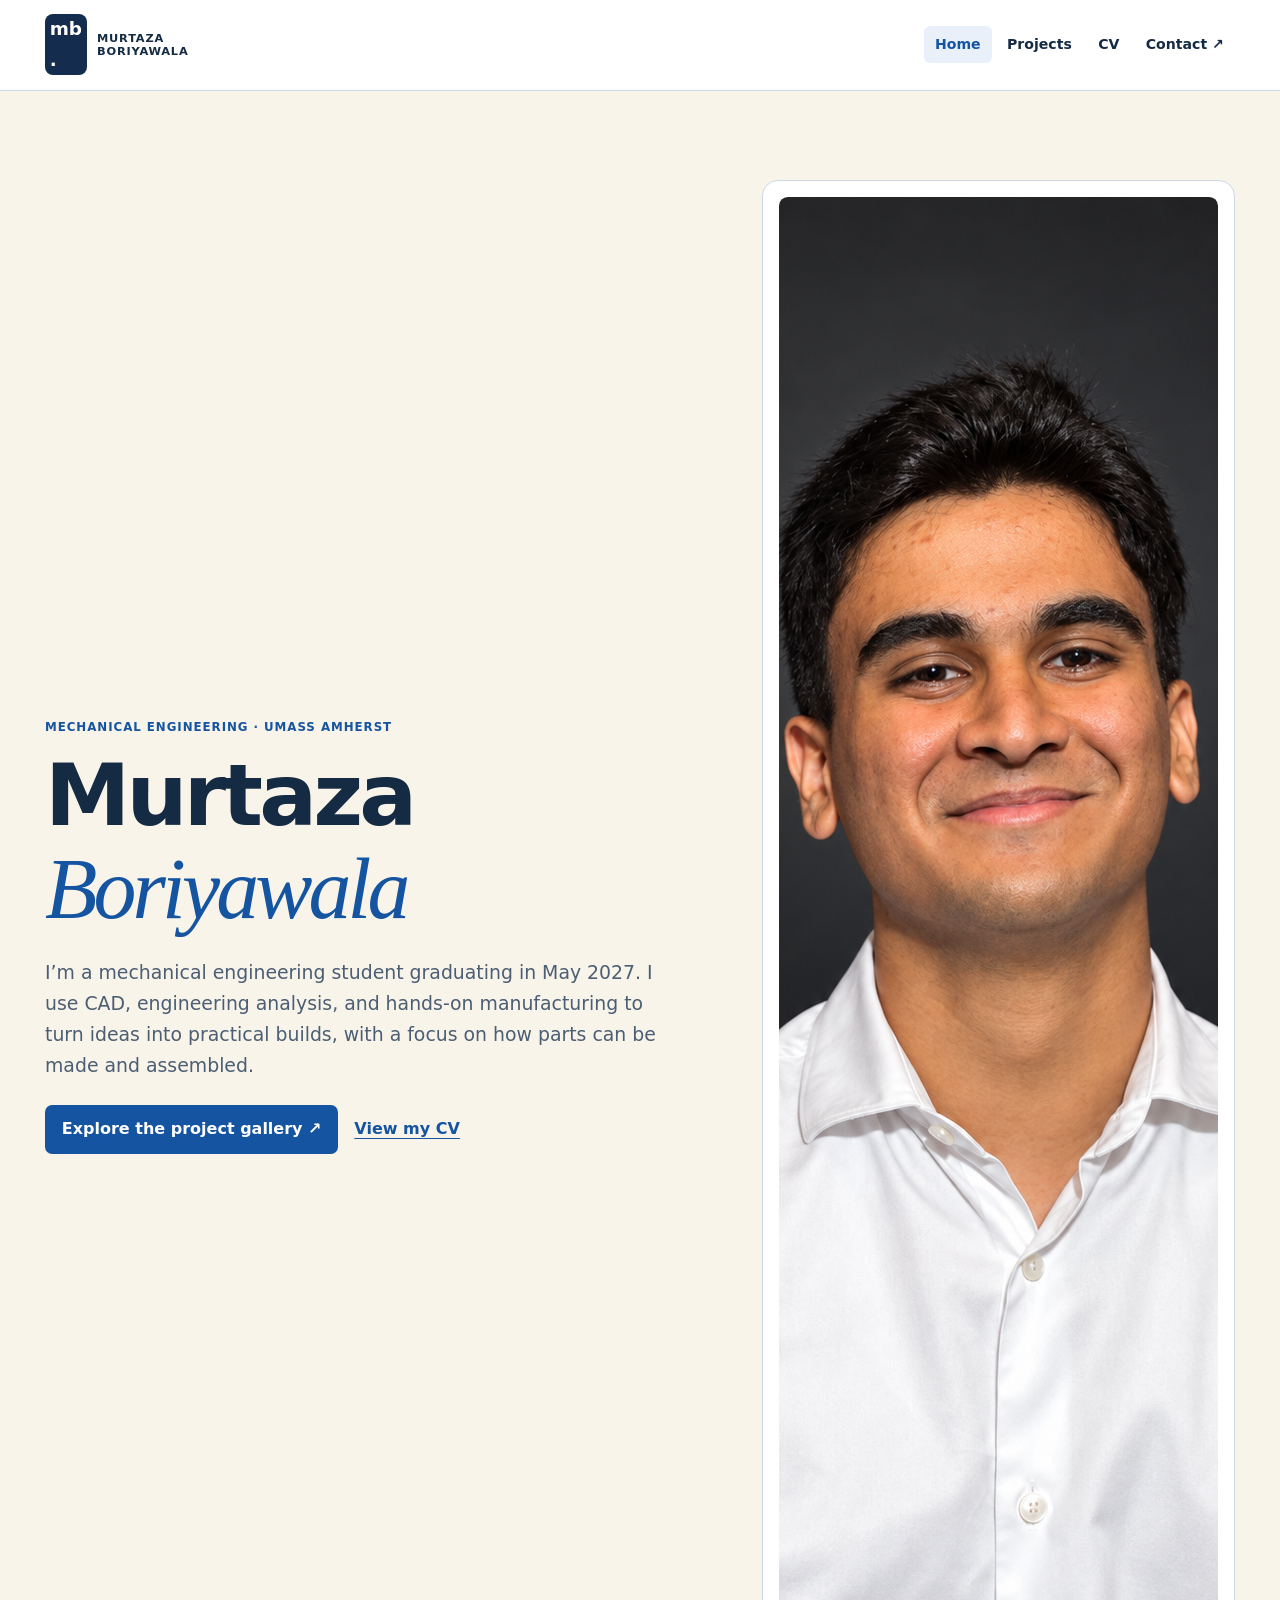
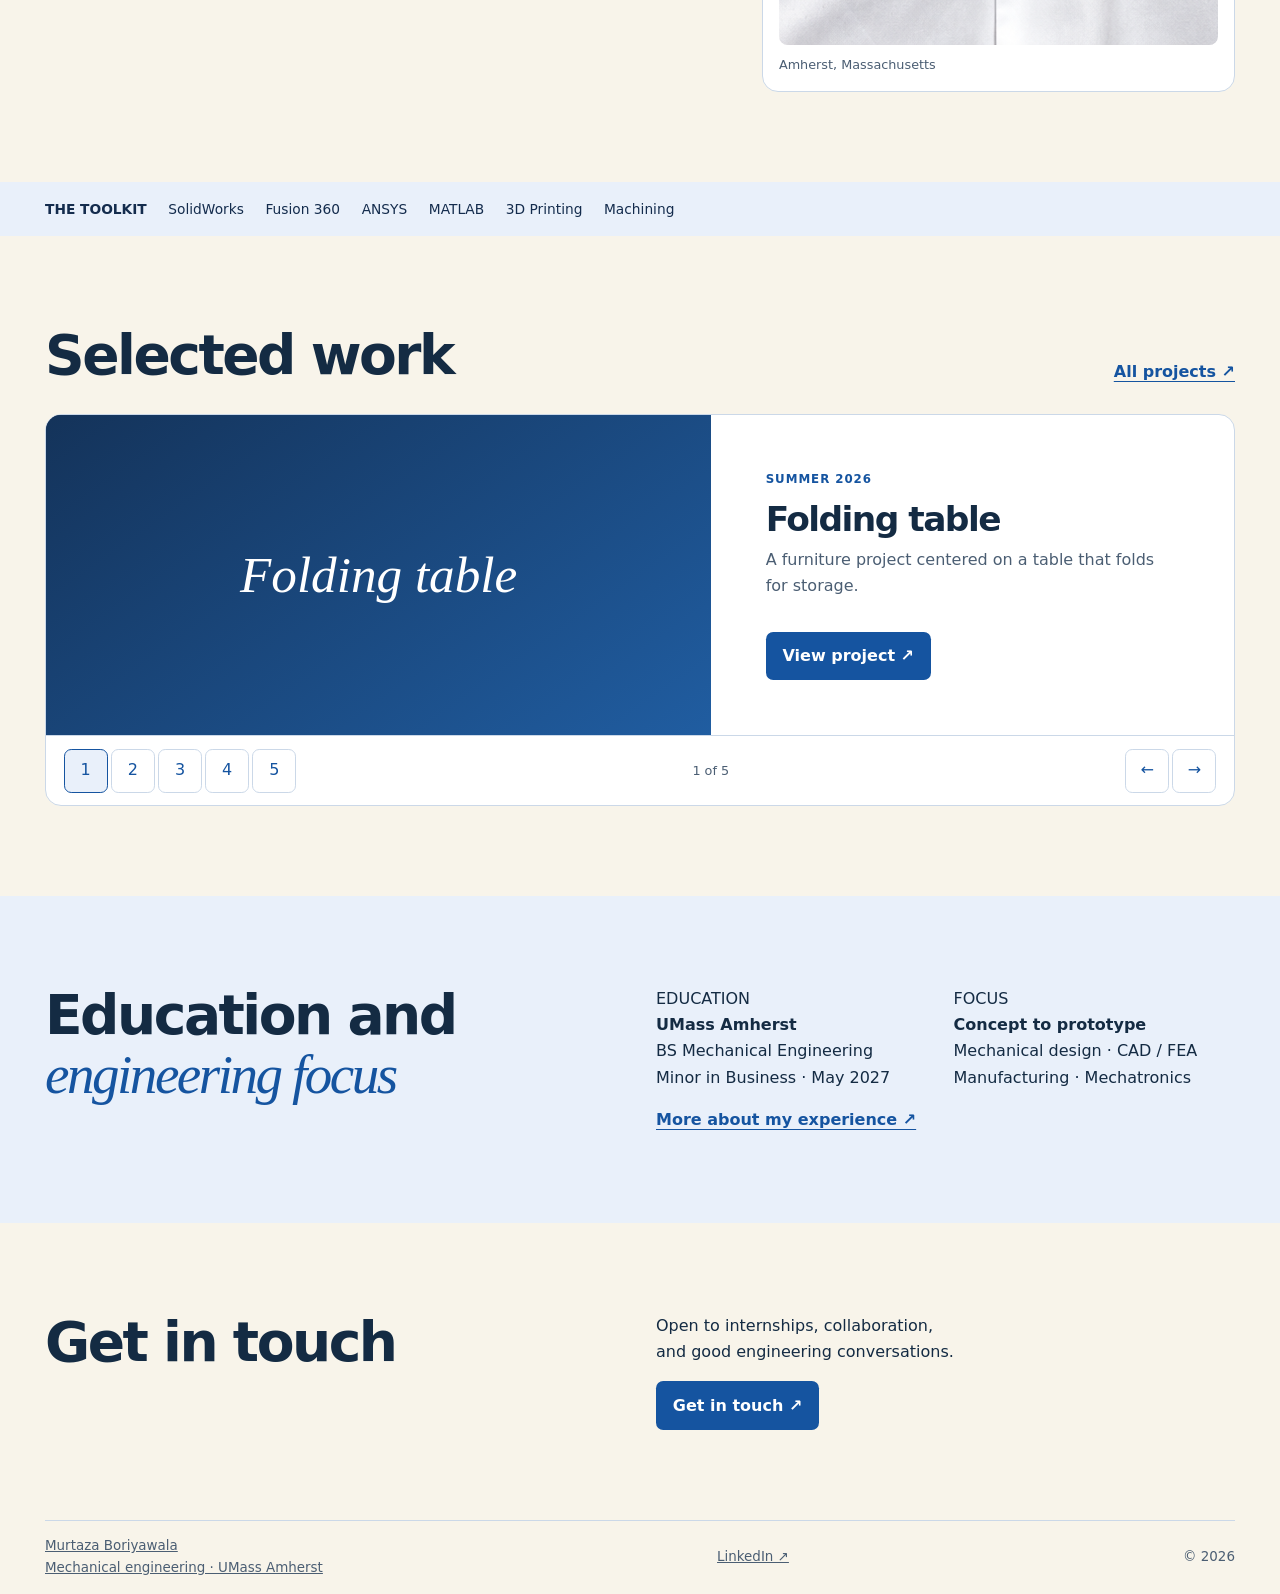
==== commit a123d413: "Refresh portfolio design and feature folding table" ====
--- a/index.html
+++ b/index.html
@@ -1,10 +1,41 @@
 <!doctype html>
 <html lang="en">
-<head><meta charset="utf-8"><meta name="viewport" content="width=device-width,initial-scale=1"><meta name="description" content="Murtaza Boriyawala's mechanical engineering portfolio."><title>Mechanical Engineering Portfolio | Murtaza Boriyawala</title><link rel="stylesheet" href="style.css"><script src="site.js" defer></script></head>
-<body><a class="skip" href="#main">Skip to content</a><header class="site-header"><div class="navbar container"><a class="brand" href="index.html" aria-label="Murtaza Boriyawala home"><span class="monogram">mb<span>.</span></span><span class="brand-name">MURTAZA<br>BORIYAWALA</span></a><nav class="nav-links" aria-label="Main navigation"><a class="active" aria-current="page" href="index.html">Home</a><a href="projects.html">Projects</a><a href="cv.html">CV</a><a href="contact.html">Contact ↗</a></nav></div></header>
-<main id="main"><section class="container hero"><div class="hero-copy"><div class="bio-top"><img src="assets/profile.jpg" alt="Portrait of Murtaza Boriyawala"><div><p class="eyebrow">MEET MURTAZA</p><p class="bio-text">I’m a driven mechanical engineering student at UMass Amherst, graduating in May 2027. I turn ideas into practical systems through CAD, analysis, and hands-on manufacturing, with a focus on design-for-manufacturing.</p></div></div><p class="eyebrow"><span class="status-dot"></span> MECHANICAL ENGINEERING · CLASS OF 2027</p><h1>Thoughtfully<br>designed.<br><span class="serif">Built to work.</span></h1><p class="hero-intro">My work connects mechanical design, engineering analysis, and the practical constraints of making a part. I’m open to internships, collaboration, and good engineering conversations.</p><div class="hero-actions"><a class="button" href="#work">Explore my work <span>↘</span></a><a class="text-link" href="assets/cv.pdf" target="_blank" rel="noopener">View résumé ↗</a></div><div class="hero-note"><span>BASED IN AMHERST, MA</span><span>DESIGN → ANALYZE → BUILD</span></div></div><a class="hero-visual" href="projects/project-1.html" aria-label="Explore the robotic assembly fixture project"><img src="assets/projects/project1.jpg" alt="Custom purple fixture beneath a UR5e collaborative robot"><div class="visual-top"><span>IN THE WORKSHOP</span><span class="cross">+</span></div><div class="visual-bottom"><span>01 / ROBOTICS & MANUFACTURING<strong>Ideas, made tangible.</strong></span><span class="round-arrow">↗</span></div><span class="image-rule"></span></a></section>
+<head><meta charset="utf-8"><meta name="viewport" content="width=device-width,initial-scale=1"><meta name="description" content="Murtaza Boriyawala's mechanical engineering portfolio."><title>Mechanical Engineering Portfolio | Murtaza Boriyawala</title><link rel="stylesheet" href="style.css"><script src="site.js" defer></script><meta name="theme-color" content="#f8f4ea">
+</head>
+<body><a class="skip" href="#main">Skip to content</a>
+<header class="site-header"><div class="navbar container"><a class="brand" href="index.html" aria-label="Murtaza Boriyawala home"><span class="monogram">mb<span>.</span></span><span class="brand-name">MURTAZA<br>BORIYAWALA</span></a>
+<nav class="nav-links" aria-label="Main navigation"><a class="active" aria-current="page" href="index.html">Home</a><a href="projects.html">Projects</a><a href="cv.html">CV</a><a href="contact.html">Contact ↗</a>
+</nav></div>
+</header>
+<main id="main">
+<section class="container hero">
+  <div>
+    <p class="eyebrow">Mechanical engineering · UMass Amherst</p>
+    <h1>Murtaza<br><span class="serif">Boriyawala</span></h1>
+    <p class="bio-text">I’m a mechanical engineering student graduating in May 2027. I use CAD, engineering analysis, and hands-on manufacturing to turn ideas into practical builds, with a focus on how parts can be made and assembled.</p>
+    <div class="hero-actions"><a class="button" href="projects.html">Explore the project gallery ↗</a><a class="text-link" href="cv.html">View my CV</a></div>
+  </div>
+  <figure class="hero-portrait"><img src="assets/profile.jpg" alt="Murtaza Boriyawala" width="1086" height="1448" fetchpriority="high"><figcaption>Amherst, Massachusetts</figcaption></figure>
+</section>
 <div class="skills-strip"><div class="container"><span>THE TOOLKIT</span><span>SolidWorks</span><span>Fusion 360</span><span>ANSYS</span><span>MATLAB</span><span>3D Printing</span><span>Machining</span></div></div>
-<section class="container section" id="work"><div class="section-heading"><div><p class="eyebrow">01 / SELECTED WORK</p><h2>From concept<br>to <span class="serif">something real.</span></h2></div><a class="text-link" href="projects.html">All projects ↗</a></div><div class="showcase" role="region" aria-roledescription="carousel" aria-label="Featured engineering projects" tabindex="0"><div class="slides"><article class="slide"><div class="slide-image"><img src="assets/projects/project1.jpg" alt="Robotic assembly fixture"></div><div class="slide-copy"><p class="eyebrow">Manufacturing / Robotics</p><h3>Precision, by design.</h3><p>A custom fixture for the UR5e collaborative robot, designed for repeatable positioning and smoother assembly.</p><span class="tags">SolidWorks · DFMA · Prototyping</span><a class="button" href="projects/project-1.html">Explore project ↗</a></div></article><article class="slide" hidden><div class="slide-image"><img src="assets/projects/project3.jpg" alt="Ultralight bicycle wrench"></div><div class="slide-copy"><p class="eyebrow">Product design / FEA</p><h3>Less weight. More purpose.</h3><p>A 27.7 g aluminum wrench with an integrated tire lever, built to withstand 250 in-lb of torque.</p><span class="tags">SolidWorks · ANSYS · Manual machining</span><a class="button" href="projects/project-3.html">Explore project ↗</a></div></article><article class="slide" hidden><div class="slide-image"><img src="assets/projects/project2.jpg" alt="Obstacle-detecting car"></div><div class="slide-copy"><p class="eyebrow">Mechatronics / Embedded systems</p><h3>Sense. Decide. Move.</h3><p>An Arduino-powered vehicle that translates ultrasonic input into real-time obstacle avoidance.</p><span class="tags">Arduino · Circuit design · Testing</span><a class="button" href="projects/project-2.html">Explore project ↗</a></div></article><article class="slide" hidden><div class="slide-image"><img src="assets/projects/project4.jpg" alt="Mass Mileage braking system"></div><div class="slide-copy"><p class="eyebrow">Vehicle systems / Mechanical design</p><h3>Efficiency in every detail.</h3><p>A compact brake assembly integrating bicycle disc hardware with a custom pedal and hydraulic linkage.</p><span class="tags">CAD assembly · Packaging · DFMA</span><a class="button" href="projects/project-4.html">Explore project ↗</a></div></article></div><div class="slider-controls" hidden><div class="slide-dots"><button aria-label="Show fixture" aria-pressed="true" data-slide="0">01</button><button aria-label="Show wrench" aria-pressed="false" data-slide="1">02</button><button aria-label="Show car" aria-pressed="false" data-slide="2">03</button><button aria-label="Show brakes" aria-pressed="false" data-slide="3">04</button></div><span id="slide-status" aria-live="polite">01 / 04</span><div><button class="arrow-button" data-direction="-1" aria-label="Previous project">←</button><button class="arrow-button" data-direction="1" aria-label="Next project">→</button></div></div></div></section>
-<section class="about-section" id="about"><div class="container about-grid section"><div class="portrait"><img src="assets/profile.jpg" alt="Murtaza Boriyawala"><span>THE ENGINEER BEHIND THE WORK</span></div><div><p class="eyebrow">02 / A LITTLE ABOUT ME</p><h2>Curious by nature.<br><span class="serif">Hands-on by choice.</span></h2><p>I enjoy turning ideas into real, testable designs through CAD, analysis, prototyping, and manufacturing.</p><div class="about-details"><div><span>EDUCATION</span><strong>UMass Amherst</strong><p>BS Mechanical Engineering<br>Minor in Business · May 2027</p></div><div><span>FOCUS</span><strong>Concept to prototype</strong><p>Mechanical design · CAD / FEA<br>Manufacturing · Mechatronics</p></div></div><a class="text-link" href="cv.html">More about my experience ↗</a></div></div></section>
-<section class="container section contact-banner"><p class="eyebrow">03 / WHAT'S NEXT?</p><h2>Let's build<br><span class="serif">something meaningful.</span></h2><div><p>Open to internships, collaboration,<br>and good engineering conversations.</p><a class="button" href="contact.html">Get in touch ↗</a></div></section></main>
-<footer class="container footer"><a href="index.html">Murtaza Boriyawala<span>Mechanical engineering · UMass Amherst</span></a><a href="https://www.linkedin.com/in/murtazaboriyawala" target="_blank" rel="noopener">LinkedIn ↗</a><span>© 2026</span></footer></body></html>
+<section class="container section" id="work"><div class="section-heading"><div><h2>Selected work</h2></div><a class="text-link" href="projects.html">All projects ↗</a></div><div class="showcase" role="region" aria-roledescription="carousel" aria-label="Featured engineering projects" tabindex="0"><div class="slides">
+<article class="slide" aria-label="Folding table"><div class="slide-image"><div class="table-cover"><span>Folding table</span></div></div><div class="slide-copy"><p class="eyebrow">Summer 2026</p><h3>Folding table</h3><p>A furniture project centered on a table that folds for storage.</p><a class="button" href="projects/folding-table.html">View project ↗</a></div>
+</article>
+<article class="slide" hidden><div class="slide-image"><img loading="lazy" src="assets/projects/project1.jpg" alt="Robotic assembly fixture"></div><div class="slide-copy"><p class="eyebrow">Manufacturing / Robotics</p><h3>Precision, by design.</h3><p>A custom fixture for the UR5e collaborative robot, designed for repeatable positioning and smoother assembly.</p><span class="tags">SolidWorks · DFMA · Prototyping</span><a class="button" href="projects/project-1.html">Explore project ↗</a></div>
+</article>
+<article class="slide" hidden><div class="slide-image"><img src="assets/projects/project3.jpg" alt="Ultralight bicycle wrench"></div><div class="slide-copy"><p class="eyebrow">Product design / FEA</p><h3>Less weight. More purpose.</h3><p>A 27.7 g aluminum wrench with an integrated tire lever, built to withstand 250 in-lb of torque.</p><span class="tags">SolidWorks · ANSYS · Manual machining</span><a class="button" href="projects/project-3.html">Explore project ↗</a></div>
+</article>
+<article class="slide" hidden><div class="slide-image"><img src="assets/projects/project2.jpg" alt="Obstacle-detecting car"></div><div class="slide-copy"><p class="eyebrow">Mechatronics / Embedded systems</p><h3>Sense. Decide. Move.</h3><p>An Arduino-powered vehicle that translates ultrasonic input into real-time obstacle avoidance.</p><span class="tags">Arduino · Circuit design · Testing</span><a class="button" href="projects/project-2.html">Explore project ↗</a></div>
+</article>
+<article class="slide" hidden><div class="slide-image"><img src="assets/projects/project4.jpg" alt="Mass Mileage braking system"></div><div class="slide-copy"><p class="eyebrow">Vehicle systems / Mechanical design</p><h3>Efficiency in every detail.</h3><p>A compact brake assembly integrating bicycle disc hardware with a custom pedal and hydraulic linkage.</p><span class="tags">CAD assembly · Packaging · DFMA</span><a class="button" href="projects/project-4.html">Explore project ↗</a></div>
+</article></div><div class="slider-controls" hidden><div class="slide-dots"><button type="button" aria-label="Show Folding table" aria-pressed="true" data-slide="0">1</button><button type="button" aria-label="Show Robotic assembly fixture" aria-pressed="false" data-slide="1">2</button><button type="button" aria-label="Show Ultralight bicycle wrench" aria-pressed="false" data-slide="2">3</button><button type="button" aria-label="Show Obstacle-detecting car" aria-pressed="false" data-slide="3">4</button><button type="button" aria-label="Show Mass Mileage braking system" aria-pressed="false" data-slide="4">5</button></div><span id="slide-status" aria-live="polite" aria-atomic="true">1 of 5</span><div><button class="arrow-button" data-direction="-1" aria-label="Previous project">←</button><button class="arrow-button" data-direction="1" aria-label="Next project">→</button></div></div></div>
+</section>
+<section class="about-section" id="about"><div class="container about-grid section"><div><h2>Education and<br><span class="serif">engineering focus</span></h2></div><div><div class="about-details"><div><span>EDUCATION</span><strong>UMass Amherst</strong><p>BS Mechanical Engineering<br>Minor in Business · May 2027</p></div><div><span>FOCUS</span><strong>Concept to prototype</strong><p>Mechanical design · CAD / FEA<br>Manufacturing · Mechatronics</p></div></div><a class="text-link" href="cv.html">More about my experience ↗</a></div></div>
+</section>
+<section class="container section contact-banner"><h2>Get in touch</h2><div><p>Open to internships, collaboration,<br>and good engineering conversations.</p><a class="button" href="contact.html">Get in touch ↗</a></div>
+</section>
+</main>
+<footer class="container footer"><a href="index.html">Murtaza Boriyawala<span>Mechanical engineering · UMass Amherst</span></a><a href="https://www.linkedin.com/in/murtazaboriyawala" target="_blank" rel="noopener">LinkedIn ↗</a><span>© 2026</span>
+</footer>
+</body>
+</html>
--- a/style.css
+++ b/style.css
@@ -1,4 +1,142 @@
-:root{--ink:#20221f;--muted:#686b63;--paper:#f4f4ed;--lime:#d8f36b;--line:#d7d9ce;--max:1180px}*{box-sizing:border-box}html{scroll-behavior:smooth}body{margin:0;background:var(--paper);color:var(--ink);font:16px/1.55 Arial,sans-serif}a{color:inherit;text-decoration:none}.container{max-width:var(--max);margin:0 auto;padding:0 32px}.skip{position:absolute;left:-999px}.skip:focus{left:16px;top:12px;background:var(--lime);padding:8px;z-index:99}.site-header{position:sticky;top:0;z-index:10;background:rgba(244,244,237,.92);backdrop-filter:blur(12px);border-bottom:1px solid var(--line)}.navbar{height:78px;display:flex;align-items:center;justify-content:space-between}.brand{display:flex;align-items:center;gap:10px;font-weight:700}.monogram{font-size:26px;letter-spacing:-.1em}.monogram span{color:#b0c937}.brand-name{font:500 10px/1.05 monospace;letter-spacing:.12em}.nav-links{display:flex;gap:28px;align-items:center;font-size:14px}.nav-links a{padding:8px 0;border-bottom:1px solid transparent}.nav-links a:hover,.nav-links .active{border-color:var(--ink)}.eyebrow{font:500 11px monospace;letter-spacing:.1em;text-transform:uppercase;color:var(--muted);margin:0 0 16px}.status-dot{display:inline-block;width:8px;height:8px;border-radius:50%;background:#9bb72d;margin-right:8px}.hero{display:grid;grid-template-columns:1fr 1fr;gap:70px;padding-top:85px;padding-bottom:92px}.hero h1,h1{font-size:clamp(48px,7vw,86px);line-height:.96;letter-spacing:-.065em;margin:0 0 28px}.serif{font-family:Georgia,serif;font-style:italic}.hero-intro{max-width:510px;color:var(--muted);font-size:18px}.hero-actions{display:flex;align-items:center;gap:28px;margin-top:34px}.button{display:inline-flex;align-items:center;gap:22px;background:var(--ink);color:var(--paper);padding:14px 18px;font-size:14px;transition:transform .2s,background .2s}.button:hover{background:#4d5526;transform:translateY(-3px)}.text-link{font-size:14px;border-bottom:1px solid var(--ink);padding-bottom:4px}.hero-note{display:flex;gap:34px;margin-top:78px;font:10px monospace;letter-spacing:.08em;color:var(--muted)}.hero-visual{position:relative;min-height:545px;background:#30332d;overflow:hidden;color:white}.hero-visual img{width:100%;height:100%;object-fit:cover;opacity:.83;transition:transform .8s}.hero-visual:hover img{transform:scale(1.04)}.visual-top,.visual-bottom{position:absolute;left:24px;right:24px;display:flex;justify-content:space-between;font:10px monospace;letter-spacing:.1em}.visual-top{top:22px}.visual-bottom{bottom:25px;align-items:end}.visual-bottom strong{display:block;font:italic 24px Georgia;letter-spacing:0;text-transform:none;margin-top:6px}.round-arrow{width:42px;height:42px;border:1px solid white;border-radius:50%;display:grid;place-items:center;font-size:20px}.image-rule{position:absolute;left:24px;right:24px;bottom:82px;border-top:1px solid rgba(255,255,255,.55)}.skills-strip{background:var(--ink);color:var(--paper);font:11px monospace;letter-spacing:.08em}.skills-strip .container{display:flex;justify-content:space-between;gap:22px;padding-top:18px;padding-bottom:18px}.skills-strip span:first-child{color:var(--lime)}.section{padding-top:112px;padding-bottom:112px}.section-heading{display:flex;justify-content:space-between;align-items:end;margin-bottom:44px}.section-heading h2{font-size:52px;line-height:1;letter-spacing:-.05em;margin:0}.showcase{background:#272a25;color:white}.slide{display:grid;grid-template-columns:1.1fr .9fr;min-height:480px}.slide[hidden]{display:none}.slide-image{overflow:hidden}.slide-image img{width:100%;height:100%;object-fit:cover;display:block}.slide-copy{padding:60px 54px;display:flex;flex-direction:column;align-items:flex-start}.slide-copy h3{font-size:48px;line-height:1;letter-spacing:-.05em;margin:0 0 18px}.slide-copy p:not(.eyebrow){color:#c7c9c0;max-width:400px}.tags{font:11px monospace;color:var(--muted);letter-spacing:.02em;margin:22px 0 28px}.slide-copy .tags{color:#c7c9c0}.slider-controls{display:flex;justify-content:space-between;align-items:center;padding:18px 24px;border-top:1px solid #555950;font:11px monospace}.slide-dots{display:flex;gap:12px}.slide-dots button,.arrow-button{border:0;background:transparent;color:#92978d;font:inherit;padding:4px;cursor:pointer}.slide-dots button[aria-pressed=true]{color:var(--lime);border-bottom:1px solid var(--lime)}.arrow-button{font-size:20px;color:white}.about-section{background:#e7e8df}.about-grid{display:grid;grid-template-columns:1fr 1fr;gap:90px;align-items:center}.portrait{position:relative}.portrait img{width:100%;height:460px;object-fit:cover;filter:grayscale(1);display:block}.portrait span{position:absolute;bottom:20px;left:20px;color:white;font:10px monospace;letter-spacing:.1em}.about-grid h2,.contact-banner h2{font-size:54px;line-height:1;letter-spacing:-.05em;margin:0 0 26px}.about-grid>div:last-child>p:not(.eyebrow),.contact-banner p{color:var(--muted);max-width:490px}.about-details{display:grid;grid-template-columns:1fr 1fr;gap:28px;margin:40px 0}.about-details span{display:block;font:10px monospace;color:var(--muted);letter-spacing:.1em;margin-bottom:8px}.about-details strong{font-size:18px}.about-details p{color:var(--muted);font-size:14px}.contact-banner{display:grid;grid-template-columns:1fr 1fr;gap:80px;align-items:end}.contact-banner .button{margin-top:24px}.footer{display:flex;justify-content:space-between;gap:20px;padding-top:28px;padding-bottom:28px;border-top:1px solid var(--line);font:12px monospace;color:var(--muted)}.footer a:first-child{color:var(--ink)}.footer a span{display:block;color:var(--muted);font-size:10px;margin-top:5px}.projects-grid{display:grid;grid-template-columns:repeat(2,1fr);gap:22px}.project-card{background:#fff;display:block;transition:transform .25s,box-shadow .25s}.project-card:hover{transform:translateY(-6px);box-shadow:0 18px 38px rgba(32,34,31,.12)}.card-image{height:300px;position:relative;overflow:hidden;background:#ddd}.card-image img{width:100%;height:100%;object-fit:cover;transition:transform .5s}.project-card:hover .card-image img{transform:scale(1.05)}.project-number{position:absolute;top:18px;left:18px;color:white;font:12px monospace}.card-arrow{position:absolute;right:18px;top:14px;background:var(--lime);width:40px;height:40px;border-radius:50%;display:grid;place-items:center;font-size:20px}.project-body{padding:26px 28px 30px}.project-body h3{font-size:30px;letter-spacing:-.04em;line-height:1.05;margin:0 0 10px}.project-body p{color:var(--muted);margin:0}.project-body .tags{display:block}.intro-small{max-width:340px;color:var(--muted)}.case-study{padding-top:55px}.case-study>section:first-child{background:#272a25!important;color:white;border:0!important;padding:50px!important}.case-study>section:first-child .small{color:#c7c9c0}.case-study h1{font-size:58px}.case-study .project{border:0;border-radius:0}.case-study .project-body{background:#fff}.case-columns{margin-top:22px!important;display:grid!important;grid-template-columns:1.2fr .8fr!important;gap:22px!important}.case-columns>div{border:0!important;border-radius:0!important;padding:28px!important}.contact-grid{display:grid;grid-template-columns:repeat(2,1fr);gap:14px;margin-top:55px}.contact-card{background:#fff;padding:28px;min-height:180px;transition:transform .2s}.contact-card:hover{transform:translateY(-4px)}.contact-card h2{font-size:28px;margin:30px 0 36px}.experience{margin-top:80px;display:grid;gap:0}.experience>div{padding:30px 0;border-top:1px solid var(--line);display:grid;grid-template-columns:1fr 1.5fr;gap:30px}.experience h2{margin:0;font-size:26px}.experience p{color:var(--muted)}.reveal{animation:rise .7s both}@keyframes rise{from{opacity:0;transform:translateY(18px)}to{opacity:1;transform:none}}@media(max-width:800px){.container{padding-left:20px;padding-right:20px}.navbar{height:auto;min-height:72px;align-items:flex-start;padding-top:16px;padding-bottom:16px}.nav-links{gap:14px;font-size:12px}.brand-name{display:none}.hero,.slide,.about-grid,.contact-banner{grid-template-columns:1fr;gap:35px}.hero{padding-top:55px}.hero-visual{min-height:380px}.hero-note{margin-top:45px;flex-wrap:wrap}.skills-strip .container{overflow:auto;justify-content:flex-start;white-space:nowrap}.section{padding-top:75px;padding-bottom:75px}.section-heading{align-items:flex-start;gap:25px;flex-direction:column}.section-heading h2,.about-grid h2,.contact-banner h2{font-size:42px}.slide-copy{padding:35px 26px}.slide-copy h3{font-size:38px}.projects-grid,.contact-grid{grid-template-columns:1fr}.card-image{height:240px}.case-study h1{font-size:43px}.case-columns{grid-template-columns:1fr!important}.experience>div{grid-template-columns:1fr;gap:8px}.footer{flex-wrap:wrap}}
-:root{--ink:#f1f3ea;--muted:#aeb4a5;--paper:#10130f;--surface:#181d17;--lime:#d8f36b;--line:#30372d;--max:1180px}body{background:var(--paper);color:var(--ink)}.site-header{background:rgba(16,19,15,.9)}.hero-intro{max-width:560px}.hero-intro:before{content:'BIO / ';display:block;color:var(--lime);font:11px monospace;letter-spacing:.1em;margin-bottom:8px}.button{background:var(--lime);color:#10130f;font-weight:700}.skills-strip{background:var(--surface);color:var(--ink)}.about-section{background:#171c16}.project-card,.contact-card{background:var(--surface);border:1px solid var(--line)}.case-study .project-body{background:var(--surface)}@media(prefers-reduced-motion:reduce){html{scroll-behavior:auto}.reveal,.hero-visual img,.card-image img{animation:none;transition:none}}
-:root{--surface-2:#20271e}.cv-hero{display:grid;grid-template-columns:1fr 300px;gap:70px;align-items:end}.cv-summary{background:var(--surface);border:1px solid var(--line);padding:28px}.cv-summary>div{display:flex;align-items:baseline;justify-content:space-between;border-top:1px solid var(--line);padding:17px 0}.cv-summary strong{font-size:34px;letter-spacing:-.05em;color:var(--lime)}.cv-summary span:not(.eyebrow){color:var(--muted);font:11px monospace}.cv-summary p{color:var(--muted);font-size:13px}.cv-section{padding-top:55px;padding-bottom:55px}.cv-heading{display:flex;justify-content:space-between;border-bottom:1px solid var(--line);padding-bottom:18px}.cv-heading>span{color:var(--muted);font:11px monospace;letter-spacing:.08em}.cv-entry{display:grid;grid-template-columns:1fr 1.2fr;gap:60px;padding:32px 0;border-bottom:1px solid var(--line)}.cv-entry h2{font-size:28px;line-height:1.1;letter-spacing:-.04em;margin:0 0 8px}.cv-entry p{color:var(--muted);margin:0 0 12px}.cv-note{color:var(--lime)!important;font-size:13px}.cv-date{color:var(--lime);font:11px monospace;letter-spacing:.08em}.cv-skills{display:grid;grid-template-columns:repeat(3,1fr);gap:28px;padding-top:32px}.cv-skills p{color:var(--muted);line-height:2;margin:0}.cv-cta{display:flex;align-items:end;justify-content:space-between;gap:30px;border-top:1px solid var(--line)}.cv-cta h2{font-size:48px;line-height:1;letter-spacing:-.05em;margin:0}.cv-cta .button{white-space:nowrap}@media(max-width:800px){.cv-hero,.cv-entry{grid-template-columns:1fr;gap:28px}.cv-skills{grid-template-columns:1fr 1fr}.cv-cta{display:block}.cv-cta h2{font-size:40px;margin-bottom:26px}.cv-heading{gap:20px;flex-wrap:wrap}}
-:root{color-scheme:dark}.bio-top{display:flex;align-items:center;gap:18px;padding:18px;background:var(--surface);border:1px solid var(--line);margin-bottom:38px}.bio-top img{width:74px;height:74px;object-fit:cover;border-radius:50%;border:2px solid var(--lime)}.bio-top .eyebrow{margin:0 0 5px;color:var(--lime)}.bio-text{font-size:14px;line-height:1.45;color:var(--muted);margin:0;max-width:500px}
+:root {
+  color-scheme: light;
+  --navy: #142c4d;
+  --blue: #1554a0;
+  --ink: #142b43;
+  --muted: #4b5e73;
+  --cream: #f8f4ea;
+  --white: #fff;
+  --mist: #e9f0fa;
+  --line: #cbd8e8;
+  --width: 1190px;
+}
+* { box-sizing: border-box; }
+html { scroll-behavior: smooth; scroll-padding-top: 90px; }
+body { margin: 0; background: var(--cream); color: var(--ink); font: 1rem/1.65 system-ui, sans-serif; }
+a { color: inherit; }
+img { display: block; max-width: 100%; }
+button { font: inherit; }
+[hidden] { display: none !important; }
+:focus-visible { outline: 3px solid #2c72c1; outline-offset: 4px; }
+.container { width: min(calc(100% - 3rem), var(--width)); margin-inline: auto; }
+.skip { position: fixed; top: 1rem; left: 1rem; z-index: 20; padding: .5rem 1rem; background: var(--white); transform: translateY(-250%); }
+.skip:focus { transform: none; }
+.site-header { position: sticky; top: 0; z-index: 10; background: var(--white); border-bottom: 1px solid var(--line); }
+.navbar, .footer { display: flex; flex-wrap: wrap; align-items: center; justify-content: space-between; gap: 1rem; padding-block: .9rem; }
+.brand { display: inline-flex; align-items: center; gap: .65rem; text-decoration: none; }
+.monogram { display: grid; place-content: center; background: var(--navy); color: var(--white); width: 2.6rem; aspect-ratio: 1; border-radius: .5rem; font-size: 1.15rem; font-weight: 800; }
+.brand-name { font-size: .71rem; line-height: 1.15; font-weight: 800; letter-spacing: .07em; }
+.nav-links { display: flex; flex-wrap: wrap; gap: .25rem; }
+.nav-links a { text-decoration: none; padding: .42rem .7rem; border-radius: .4rem; font-size: .88rem; font-weight: 650; }
+.nav-links a:hover, .nav-links .active { background: var(--mist); color: var(--blue); }
+h1, h2, h3, p { margin-top: 0; }
+h1, h2, h3 { line-height: 1.08; letter-spacing: -.045em; }
+h1 { font-size: clamp(2.75rem, 6.7vw, 5.65rem); margin-bottom: 1.25rem; }
+h2 { font-size: clamp(1.9rem, 4.3vw, 3.7rem); margin-bottom: 1rem; }
+h3 { font-size: clamp(1.3rem, 2.7vw, 2.15rem); margin-bottom: .55rem; }
+.serif { font-family: Georgia, serif; font-weight: 400; font-style: italic; color: var(--blue); }
+.eyebrow, .tags, .cv-date { font-size: .74rem; font-weight: 750; letter-spacing: .08em; text-transform: uppercase; color: var(--blue); }
+.hero, .section { padding-block: clamp(3.5rem, 7vw, 6rem); }
+.hero { display: grid; grid-template-columns: 1.15fr .85fr; gap: clamp(2rem, 6vw, 6rem); align-items: center; }
+.hero-intro, .intro-small, .small, .bio-text { color: var(--muted); }
+.hero-intro, .bio-text { max-width: 54ch; font-size: clamp(1rem, 1.8vw, 1.18rem); }
+.hero-actions { display: flex; flex-wrap: wrap; align-items: center; gap: 1rem; margin-top: 1.5rem; }
+.button { display: inline-flex; align-items: center; gap: .7rem; background: var(--blue); color: var(--white); padding: .7rem 1.05rem; border-radius: .45rem; font-weight: 700; text-decoration: none; }
+.button:hover { background: var(--navy); }
+.text-link { color: var(--blue); font-weight: 700; text-underline-offset: .25em; }
+.hero-portrait { margin: 0; position: relative; padding: 1rem; background: var(--white); border: 1px solid var(--line); border-radius: 1rem; }
+.hero-portrait img { width: 100%; aspect-ratio: 4 / 4.2; object-fit: cover; object-position: center 32%; border-radius: .55rem; }
+.hero-portrait figcaption { margin-top: .55rem; color: var(--muted); font-size: .8rem; }
+.skills-strip, .about-section { background: var(--mist); }
+.skills-strip .container { display: flex; flex-wrap: wrap; gap: .6rem 1.35rem; padding-block: 1rem; color: var(--navy); font-size: .86rem; }
+.skills-strip span:first-child { font-weight: 800; }
+.section-heading { display: flex; flex-wrap: wrap; align-items: end; justify-content: space-between; gap: 1.25rem; margin-bottom: 1.8rem; }
+.section-heading h1, .section-heading h2, .section-heading p:last-child { margin-bottom: 0; }
+.intro-small { max-width: 35ch; }
+.projects-grid, .contact-grid, .grid { display: grid; grid-template-columns: repeat(2, minmax(0, 1fr)); gap: 1.3rem; }
+.project-card, .project, .contact-card { display: block; overflow: hidden; background: var(--white); border: 1px solid var(--line); border-radius: .8rem; text-decoration: none; }
+.project-card, .contact-card { transition: transform .22s ease, box-shadow .22s ease; }
+.project-card:hover, .contact-card:hover { transform: translateY(-4px); box-shadow: 0 12px 30px #21457619; }
+.card-image { position: relative; background: var(--navy); overflow: hidden; }
+.card-image img, .slide-image img { width: 100%; height: 100%; object-fit: contain; }
+.card-image { aspect-ratio: 16 / 9; }
+.card-arrow { position: absolute; top: .75rem; right: .75rem; display: grid; place-items: center; width: 2.15rem; aspect-ratio: 1; border-radius: 50%; background: var(--white); color: var(--blue); }
+.project-body, .contact-card { padding: clamp(1.15rem, 3vw, 1.85rem); }
+.project-body h2 { font-size: clamp(1.35rem, 3vw, 2.15rem); margin-bottom: .55rem; }
+.project-body p:not(.eyebrow), .contact-card p { color: var(--muted); }
+.project-body .eyebrow, .contact-card .eyebrow { margin-bottom: .6rem; }
+.contact-card h2 { font-size: clamp(1.2rem, 3vw, 1.85rem); overflow-wrap: anywhere; }
+.showcase { overflow: hidden; border: 1px solid var(--line); border-radius: 1rem; background: var(--white); }
+.slides { display: grid; }
+.slide { grid-area: 1 / 1; display: grid; grid-template-columns: 1.12fr .88fr; }
+.slide-image { position: relative; min-height: 290px; background: var(--navy); }
+.slide-image img { position: absolute; inset: 0; }
+.slide-copy { padding: clamp(1.4rem, 5vw, 3.4rem); align-self: center; }
+.slide-copy p:not(.eyebrow) { color: var(--muted); }
+.slide-copy .button { margin-top: 1rem; }
+.slider-controls { display: flex; gap: .5rem; flex-wrap: wrap; align-items: center; justify-content: space-between; padding: .7rem 1rem; border-top: 1px solid var(--line); }
+.slider-controls button { min-width: 2.75rem; min-height: 2.75rem; margin: .1rem; border: 1px solid var(--line); border-radius: .45rem; background: var(--white); color: var(--blue); cursor: pointer; }
+.slider-controls button:hover, .slider-controls button[aria-pressed="true"] { background: var(--mist); border-color: var(--blue); }
+.slider-controls > span { font-size: .8rem; color: var(--muted); }
+.about-grid, .contact-banner, .cv-hero, .cv-entry, .case-columns { display: grid; grid-template-columns: repeat(2, minmax(0, 1fr)); gap: 2rem; align-items: start; }
+.about-details, .cv-skills { display: grid; grid-template-columns: repeat(auto-fit, minmax(min(100%, 180px), 1fr)); gap: 1rem; }
+.about-details strong { display: block; }
+.footer { border-top: 1px solid var(--line); color: var(--muted); font-size: .84rem; }
+.footer a:first-child span { display: block; }
+.case-study { padding-block: clamp(2.4rem, 5vw, 5rem); }
+.case-header { padding: clamp(1.35rem, 5vw, 3.5rem); background: var(--navy); color: var(--white); border-radius: .85rem; }
+.case-header .small { color: #e1ebf9; max-width: 78ch; }
+.case-header .eyebrow { color: #c4dcfa; }
+.case-header h1 { font-size: clamp(2.3rem, 5.5vw, 4.35rem); }
+.case-study .section-title { font-size: clamp(1.35rem, 3vw, 2rem); margin-top: 1.65rem; }
+.case-study .grid { grid-template-columns: repeat(auto-fit, minmax(min(100%, 250px), 1fr)); }
+.case-study .project img { width: 100%; height: 220px; object-fit: contain; background: var(--mist); }
+.case-columns { margin-top: 1.25rem; }
+.case-columns > div, .cv-summary { background: var(--white); border: 1px solid var(--line); border-radius: .75rem; padding: 1.4rem; }
+.badges { display: flex; flex-wrap: wrap; gap: .45rem; }
+.badge { padding: .3rem .55rem; background: var(--mist); color: var(--navy); border-radius: .3rem; font-size: .84rem; }
+.cardlink { color: var(--blue); }
+.case-nav { display: grid; grid-template-columns: repeat(2, minmax(0, 1fr)); gap: .8rem; margin-top: 2rem; }
+.case-nav a { padding: 1rem; border: 1px solid var(--line); border-radius: .5rem; background: var(--white); color: var(--blue); font-weight: 700; text-decoration: none; }
+.case-nav a:hover { border-color: var(--blue); }
+.case-nav a:last-child { text-align: right; }
+.case-nav span { display: block; color: var(--muted); font-size: .76rem; }
+.case-back { display: inline-block; margin-bottom: 1.2rem; }
+.cv-hero { grid-template-columns: 1fr minmax(230px, .42fr); align-items: center; }
+.cv-summary > div { display: flex; gap: 1rem; justify-content: space-between; align-items: baseline; padding: .55rem 0; border-top: 1px solid var(--line); }
+.cv-summary strong { font-size: 1.8rem; color: var(--blue); }
+.cv-summary p, .cv-entry p, .cv-skills p { color: var(--muted); }
+.cv-section { padding-block: 1.15rem 2.1rem; }
+.cv-heading, .cv-entry { border-bottom: 1px solid var(--line); }
+.cv-heading { display: flex; flex-wrap: wrap; gap: .4rem 1rem; justify-content: space-between; align-items: baseline; }
+.cv-heading > span { font-size: .77rem; color: var(--muted); }
+.cv-entry, .cv-skills { padding-block: 1.25rem; }
+.cv-entry h2 { font-size: clamp(1.25rem, 3vw, 1.85rem); }
+.cv-cta { border-top: 1px solid var(--line); }
+.table-cover { min-height: 180px; display: grid; place-items: center; background: linear-gradient(145deg, #14335a, #205da1); color: var(--white); }
+.table-cover span { padding: 1rem; font: italic clamp(1.8rem, 4vw, 3.5rem) Georgia, serif; }
+.card-image .table-cover, .slide-image .table-cover { position: absolute; inset: 0; min-height: 0; }
+@media (max-width: 720px) {
+  .container { width: min(calc(100% - 2rem), var(--width)); }
+  .hero, .slide, .about-grid, .contact-banner, .cv-hero, .cv-entry, .case-columns, .projects-grid, .contact-grid { grid-template-columns: 1fr; gap: 1rem; }
+  .hero { gap: 1.75rem; }
+  .hero-portrait { width: min(100%, 330px); }
+  .slide-image { min-height: 0; aspect-ratio: 16 / 10; }
+  .nav-links a { padding-inline: .45rem; }
+}
+@media (max-width: 410px) {
+  .navbar { gap: .4rem; }
+  .brand-name { font-size: .6rem; }
+}
+@media (prefers-reduced-motion: no-preference) {
+  @view-transition { navigation: auto; }
+  ::view-transition-old(root) { animation: .2s ease-in both fade-out; }
+  ::view-transition-new(root) { animation: .32s ease-out both reveal-page; }
+  .slide-enter { animation: .32s ease-out both reveal-page; }
+  @keyframes fade-out { to { opacity: 0; } }
+  @keyframes reveal-page { from { opacity: 0; transform: translateY(8px); } }
+}
+@media (prefers-reduced-motion: reduce) {
+  html { scroll-behavior: auto; }
+  *, *::before, *::after { animation-duration: .01ms !important; transition-duration: .01ms !important; }
+}
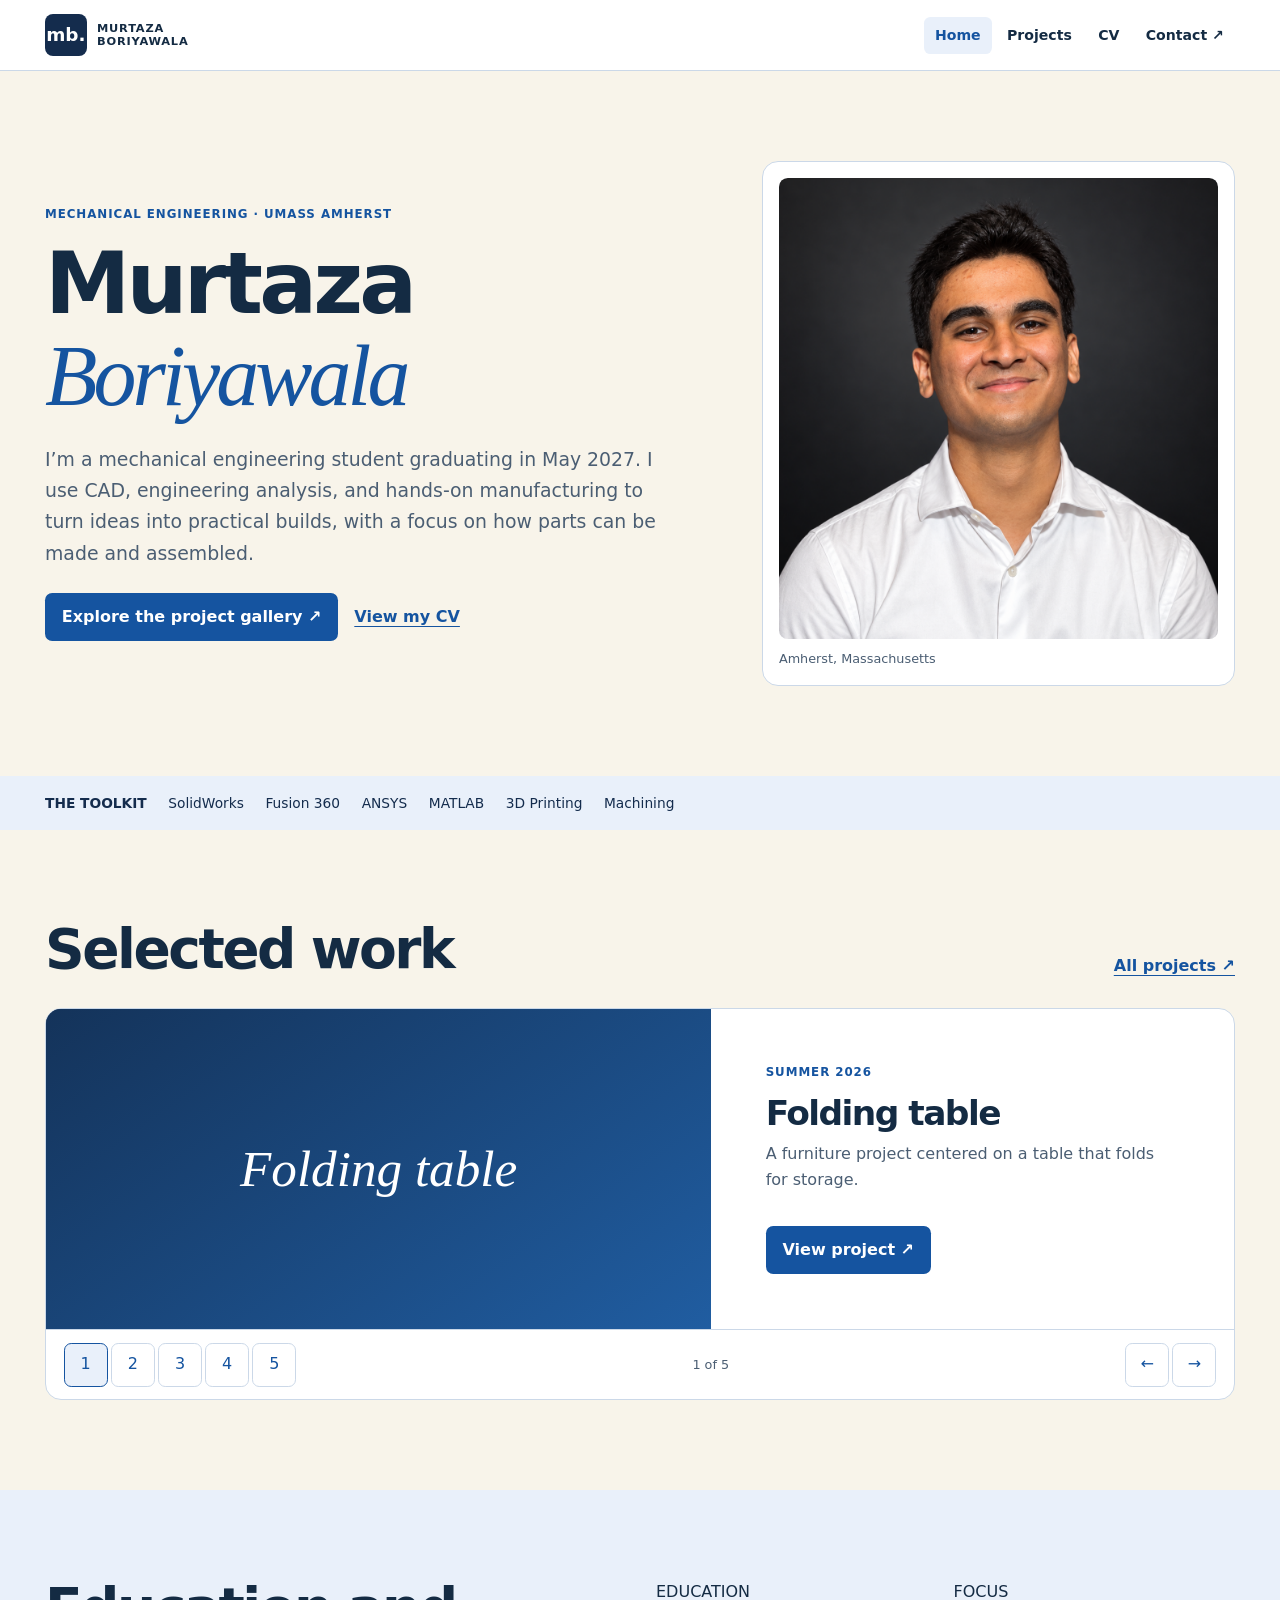
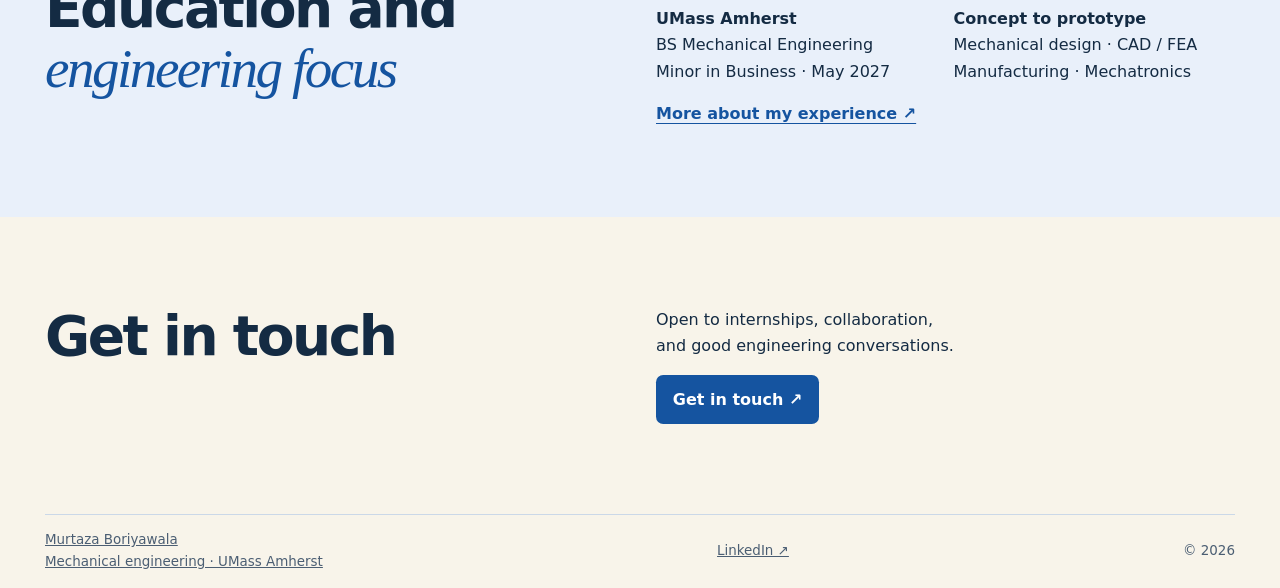
==== commit 261a0865: "Refresh cached portfolio styles and scripts" ====
--- a/index.html
+++ b/index.html
@@ -1,6 +1,6 @@
 <!doctype html>
 <html lang="en">
-<head><meta charset="utf-8"><meta name="viewport" content="width=device-width,initial-scale=1"><meta name="description" content="Murtaza Boriyawala's mechanical engineering portfolio."><title>Mechanical Engineering Portfolio | Murtaza Boriyawala</title><link rel="stylesheet" href="style.css"><script src="site.js" defer></script><meta name="theme-color" content="#f8f4ea">
+<head><meta charset="utf-8"><meta name="viewport" content="width=device-width,initial-scale=1"><meta name="description" content="Murtaza Boriyawala's mechanical engineering portfolio."><title>Mechanical Engineering Portfolio | Murtaza Boriyawala</title><link rel="stylesheet" href="style.css?v=20261118"><script src="site.js?v=20261118" defer></script><meta name="theme-color" content="#f8f4ea">
 </head>
 <body><a class="skip" href="#main">Skip to content</a>
 <header class="site-header"><div class="navbar container"><a class="brand" href="index.html" aria-label="Murtaza Boriyawala home"><span class="monogram">mb<span>.</span></span><span class="brand-name">MURTAZA<br>BORIYAWALA</span></a>
--- a/style.css
+++ b/style.css
@@ -24,7 +24,7 @@
 .site-header { position: sticky; top: 0; z-index: 10; background: var(--white); border-bottom: 1px solid var(--line); }
 .navbar, .footer { display: flex; flex-wrap: wrap; align-items: center; justify-content: space-between; gap: 1rem; padding-block: .9rem; }
 .brand { display: inline-flex; align-items: center; gap: .65rem; text-decoration: none; }
-.monogram { display: grid; place-content: center; background: var(--navy); color: var(--white); width: 2.6rem; aspect-ratio: 1; border-radius: .5rem; font-size: 1.15rem; font-weight: 800; }
+.monogram { display: inline-flex; align-items: center; justify-content: center; background: var(--navy); color: var(--white); width: 2.6rem; aspect-ratio: 1; border-radius: .5rem; font-size: 1.15rem; font-weight: 800; }
 .brand-name { font-size: .71rem; line-height: 1.15; font-weight: 800; letter-spacing: .07em; }
 .nav-links { display: flex; flex-wrap: wrap; gap: .25rem; }
 .nav-links a { text-decoration: none; padding: .42rem .7rem; border-radius: .4rem; font-size: .88rem; font-weight: 650; }
@@ -45,7 +45,7 @@
 .button:hover { background: var(--navy); }
 .text-link { color: var(--blue); font-weight: 700; text-underline-offset: .25em; }
 .hero-portrait { margin: 0; position: relative; padding: 1rem; background: var(--white); border: 1px solid var(--line); border-radius: 1rem; }
-.hero-portrait img { width: 100%; aspect-ratio: 4 / 4.2; object-fit: cover; object-position: center 32%; border-radius: .55rem; }
+.hero-portrait img { width: 100%; height: auto; aspect-ratio: 4 / 4.2; object-fit: cover; object-position: center 32%; border-radius: .55rem; }
 .hero-portrait figcaption { margin-top: .55rem; color: var(--muted); font-size: .8rem; }
 .skills-strip, .about-section { background: var(--mist); }
 .skills-strip .container { display: flex; flex-wrap: wrap; gap: .6rem 1.35rem; padding-block: 1rem; color: var(--navy); font-size: .86rem; }
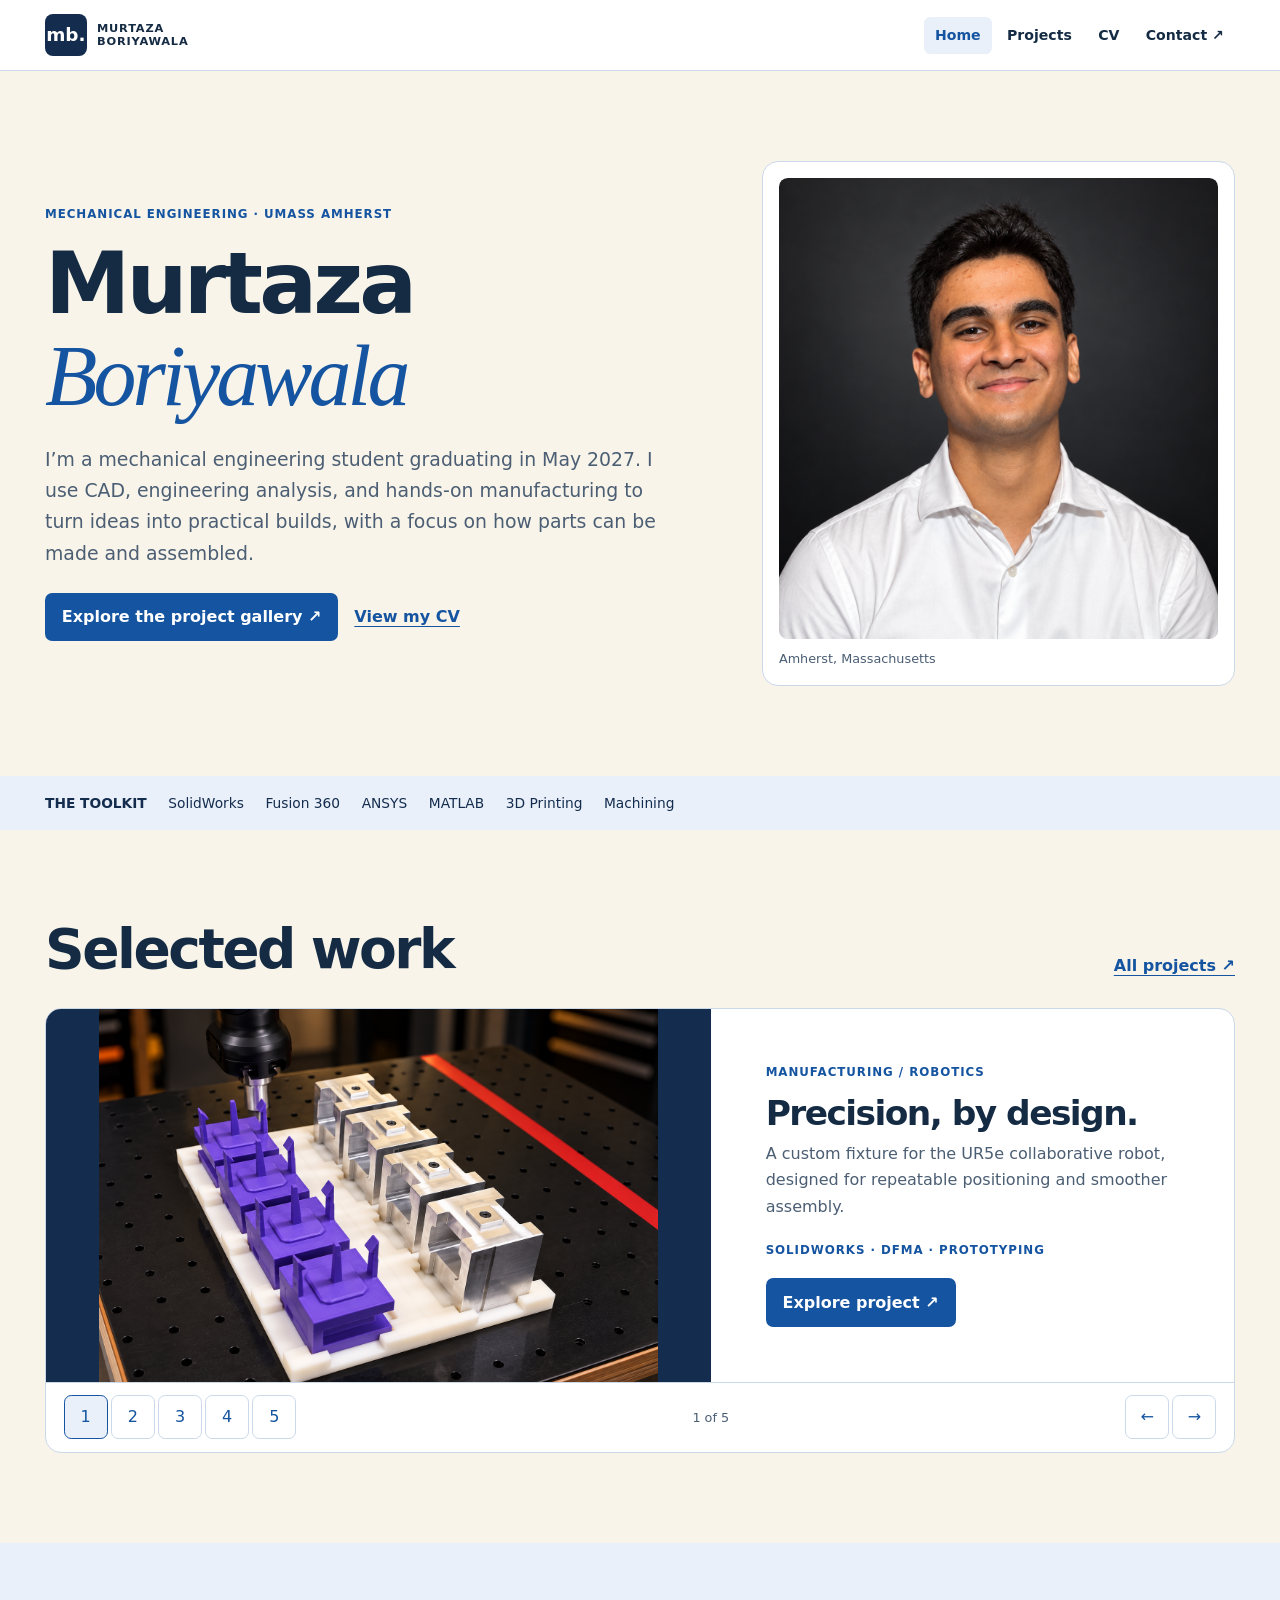
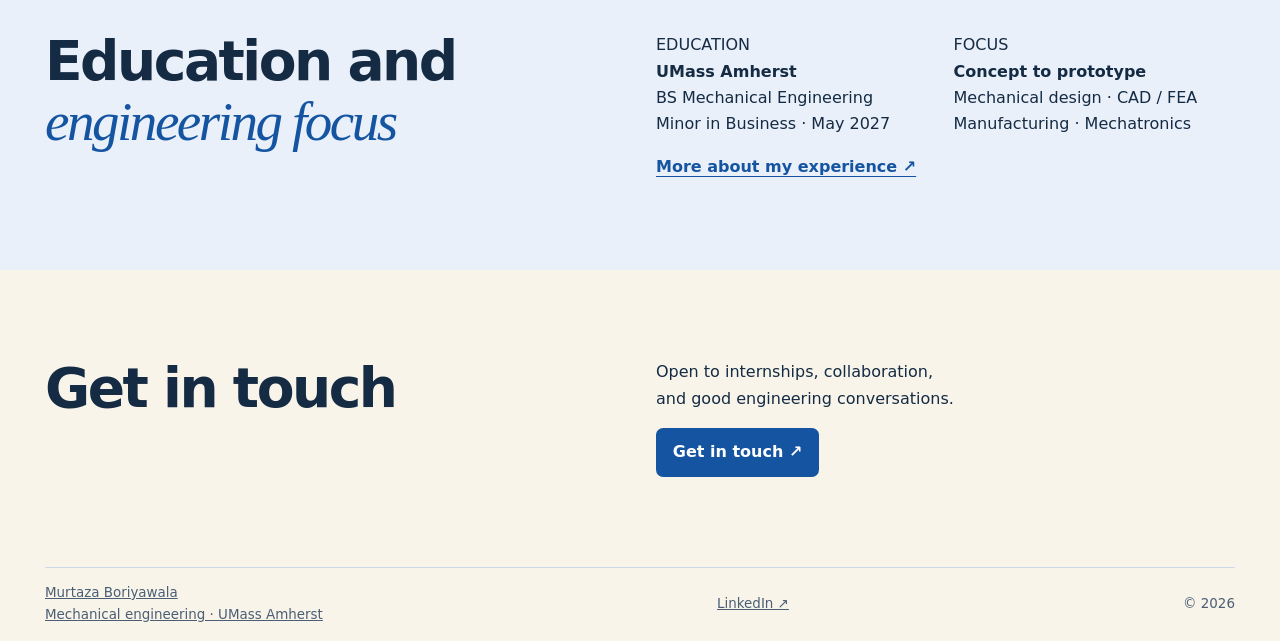
==== commit 242a3103: "Show the folding table open and folded" ====
--- a/index.html
+++ b/index.html
@@ -1,6 +1,6 @@
 <!doctype html>
 <html lang="en">
-<head><meta charset="utf-8"><meta name="viewport" content="width=device-width,initial-scale=1"><meta name="description" content="Murtaza Boriyawala's mechanical engineering portfolio."><title>Mechanical Engineering Portfolio | Murtaza Boriyawala</title><link rel="stylesheet" href="style.css?v=20261118"><script src="site.js?v=20261118" defer></script><meta name="theme-color" content="#f8f4ea">
+<head><meta charset="utf-8"><meta name="viewport" content="width=device-width,initial-scale=1"><meta name="description" content="Murtaza Boriyawala's mechanical engineering portfolio."><title>Mechanical Engineering Portfolio | Murtaza Boriyawala</title><link rel="stylesheet" href="style.css?v=20261118-table"><script src="site.js?v=20261118" defer></script><meta name="theme-color" content="#f8f4ea">
 </head>
 <body><a class="skip" href="#main">Skip to content</a>
 <header class="site-header"><div class="navbar container"><a class="brand" href="index.html" aria-label="Murtaza Boriyawala home"><span class="monogram">mb<span>.</span></span><span class="brand-name">MURTAZA<br>BORIYAWALA</span></a>
@@ -19,16 +19,16 @@
 </section>
 <div class="skills-strip"><div class="container"><span>THE TOOLKIT</span><span>SolidWorks</span><span>Fusion 360</span><span>ANSYS</span><span>MATLAB</span><span>3D Printing</span><span>Machining</span></div></div>
 <section class="container section" id="work"><div class="section-heading"><div><h2>Selected work</h2></div><a class="text-link" href="projects.html">All projects ↗</a></div><div class="showcase" role="region" aria-roledescription="carousel" aria-label="Featured engineering projects" tabindex="0"><div class="slides">
-<article class="slide" aria-label="Folding table"><div class="slide-image"><div class="table-cover"><span>Folding table</span></div></div><div class="slide-copy"><p class="eyebrow">Summer 2026</p><h3>Folding table</h3><p>A furniture project centered on a table that folds for storage.</p><a class="button" href="projects/folding-table.html">View project ↗</a></div>
+<article class="slide"><div class="slide-image"><img loading="lazy" src="assets/projects/project1.jpg" alt="Robotic assembly fixture"></div><div class="slide-copy"><p class="eyebrow">Manufacturing / Robotics</p><h3>Precision, by design.</h3><p>A custom fixture for the UR5e collaborative robot, designed for repeatable positioning and smoother assembly.</p><span class="tags">SolidWorks · DFMA · Prototyping</span><a class="button" href="projects/project-1.html">Explore project ↗</a></div>
 </article>
-<article class="slide" hidden><div class="slide-image"><img loading="lazy" src="assets/projects/project1.jpg" alt="Robotic assembly fixture"></div><div class="slide-copy"><p class="eyebrow">Manufacturing / Robotics</p><h3>Precision, by design.</h3><p>A custom fixture for the UR5e collaborative robot, designed for repeatable positioning and smoother assembly.</p><span class="tags">SolidWorks · DFMA · Prototyping</span><a class="button" href="projects/project-1.html">Explore project ↗</a></div>
+<article class="slide" hidden aria-label="Folding table"><div class="slide-image"><img class="folding-table-cover" src="assets/projects/folding-table-open.jpg" alt="Folding table open on its caster base" width="1089" height="1090" loading="lazy" decoding="async"></div><div class="slide-copy"><p class="eyebrow">Summer 2026</p><h3>Folding table</h3><p>A rolling table with a split top that folds down on both sides for storage.</p><a class="button" href="projects/folding-table.html">View project ↗</a></div>
 </article>
 <article class="slide" hidden><div class="slide-image"><img src="assets/projects/project3.jpg" alt="Ultralight bicycle wrench"></div><div class="slide-copy"><p class="eyebrow">Product design / FEA</p><h3>Less weight. More purpose.</h3><p>A 27.7 g aluminum wrench with an integrated tire lever, built to withstand 250 in-lb of torque.</p><span class="tags">SolidWorks · ANSYS · Manual machining</span><a class="button" href="projects/project-3.html">Explore project ↗</a></div>
 </article>
 <article class="slide" hidden><div class="slide-image"><img src="assets/projects/project2.jpg" alt="Obstacle-detecting car"></div><div class="slide-copy"><p class="eyebrow">Mechatronics / Embedded systems</p><h3>Sense. Decide. Move.</h3><p>An Arduino-powered vehicle that translates ultrasonic input into real-time obstacle avoidance.</p><span class="tags">Arduino · Circuit design · Testing</span><a class="button" href="projects/project-2.html">Explore project ↗</a></div>
 </article>
 <article class="slide" hidden><div class="slide-image"><img src="assets/projects/project4.jpg" alt="Mass Mileage braking system"></div><div class="slide-copy"><p class="eyebrow">Vehicle systems / Mechanical design</p><h3>Efficiency in every detail.</h3><p>A compact brake assembly integrating bicycle disc hardware with a custom pedal and hydraulic linkage.</p><span class="tags">CAD assembly · Packaging · DFMA</span><a class="button" href="projects/project-4.html">Explore project ↗</a></div>
-</article></div><div class="slider-controls" hidden><div class="slide-dots"><button type="button" aria-label="Show Folding table" aria-pressed="true" data-slide="0">1</button><button type="button" aria-label="Show Robotic assembly fixture" aria-pressed="false" data-slide="1">2</button><button type="button" aria-label="Show Ultralight bicycle wrench" aria-pressed="false" data-slide="2">3</button><button type="button" aria-label="Show Obstacle-detecting car" aria-pressed="false" data-slide="3">4</button><button type="button" aria-label="Show Mass Mileage braking system" aria-pressed="false" data-slide="4">5</button></div><span id="slide-status" aria-live="polite" aria-atomic="true">1 of 5</span><div><button class="arrow-button" data-direction="-1" aria-label="Previous project">←</button><button class="arrow-button" data-direction="1" aria-label="Next project">→</button></div></div></div>
+</article></div><div class="slider-controls" hidden><div class="slide-dots"><button type="button" aria-label="Show Robotic assembly fixture" aria-pressed="true" data-slide="0">1</button><button type="button" aria-label="Show Folding table" aria-pressed="false" data-slide="1">2</button><button type="button" aria-label="Show Ultralight bicycle wrench" aria-pressed="false" data-slide="2">3</button><button type="button" aria-label="Show Obstacle-detecting car" aria-pressed="false" data-slide="3">4</button><button type="button" aria-label="Show Mass Mileage braking system" aria-pressed="false" data-slide="4">5</button></div><span id="slide-status" aria-live="polite" aria-atomic="true">1 of 5</span><div><button class="arrow-button" data-direction="-1" aria-label="Previous project">←</button><button class="arrow-button" data-direction="1" aria-label="Next project">→</button></div></div></div>
 </section>
 <section class="about-section" id="about"><div class="container about-grid section"><div><h2>Education and<br><span class="serif">engineering focus</span></h2></div><div><div class="about-details"><div><span>EDUCATION</span><strong>UMass Amherst</strong><p>BS Mechanical Engineering<br>Minor in Business · May 2027</p></div><div><span>FOCUS</span><strong>Concept to prototype</strong><p>Mechanical design · CAD / FEA<br>Manufacturing · Mechatronics</p></div></div><a class="text-link" href="cv.html">More about my experience ↗</a></div></div>
 </section>
--- a/style.css
+++ b/style.css
@@ -113,9 +113,12 @@
 .cv-entry, .cv-skills { padding-block: 1.25rem; }
 .cv-entry h2 { font-size: clamp(1.25rem, 3vw, 1.85rem); }
 .cv-cta { border-top: 1px solid var(--line); }
-.table-cover { min-height: 180px; display: grid; place-items: center; background: linear-gradient(145deg, #14335a, #205da1); color: var(--white); }
-.table-cover span { padding: 1rem; font: italic clamp(1.8rem, 4vw, 3.5rem) Georgia, serif; }
-.card-image .table-cover, .slide-image .table-cover { position: absolute; inset: 0; min-height: 0; }
+.card-image .folding-table-cover, .slide-image .folding-table-cover { object-fit: cover; object-position: center 56%; }
+.table-configurations { display: grid; grid-template-columns: repeat(auto-fit, minmax(min(100%, 320px), 1fr)); gap: 1.3rem; }
+.table-configurations figure { overflow: hidden; margin: 0; border: 1px solid var(--line); border-radius: .8rem; background: var(--white); }
+.table-configurations img { width: 100%; height: auto; aspect-ratio: 1; object-fit: contain; }
+.table-configurations figcaption { padding: 1rem 1.25rem; color: var(--muted); }
+.table-configurations strong { display: block; color: var(--ink); }
 @media (max-width: 720px) {
   .container { width: min(calc(100% - 2rem), var(--width)); }
   .hero, .slide, .about-grid, .contact-banner, .cv-hero, .cv-entry, .case-columns, .projects-grid, .contact-grid { grid-template-columns: 1fr; gap: 1rem; }
